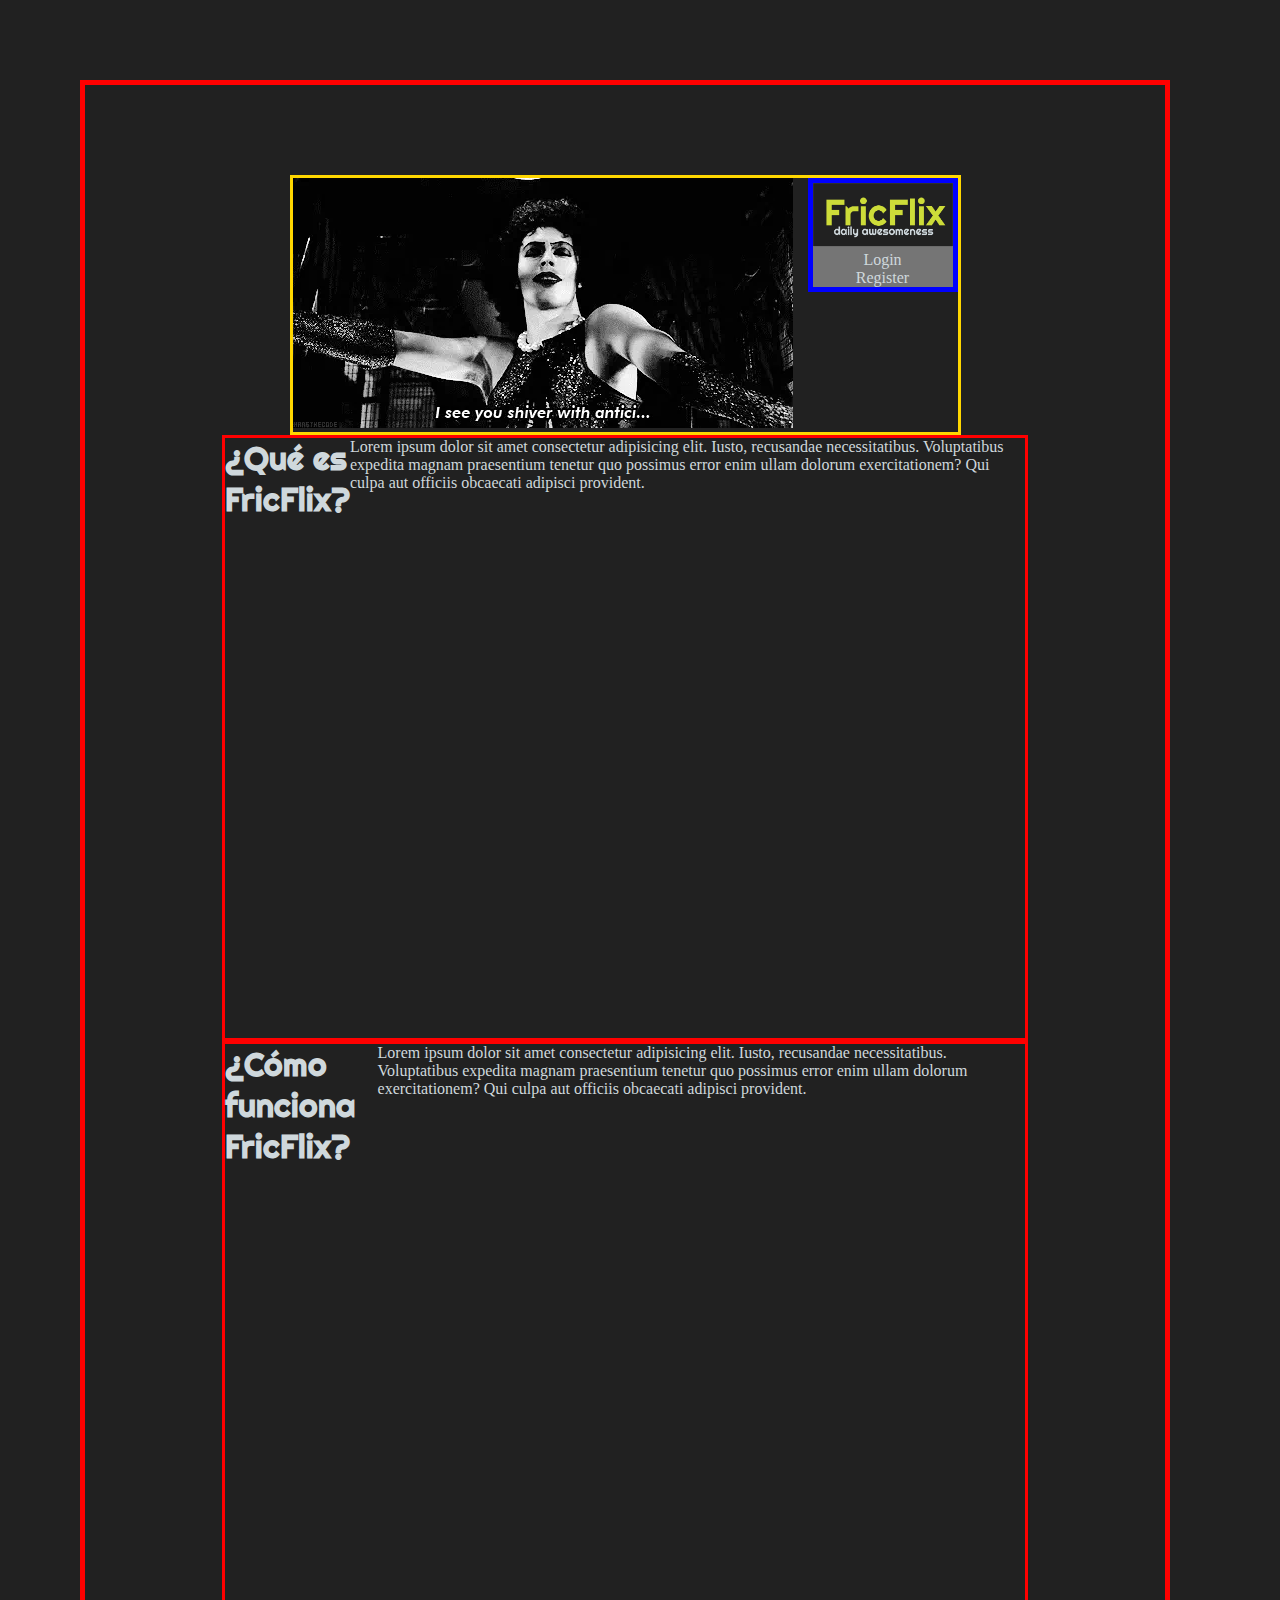
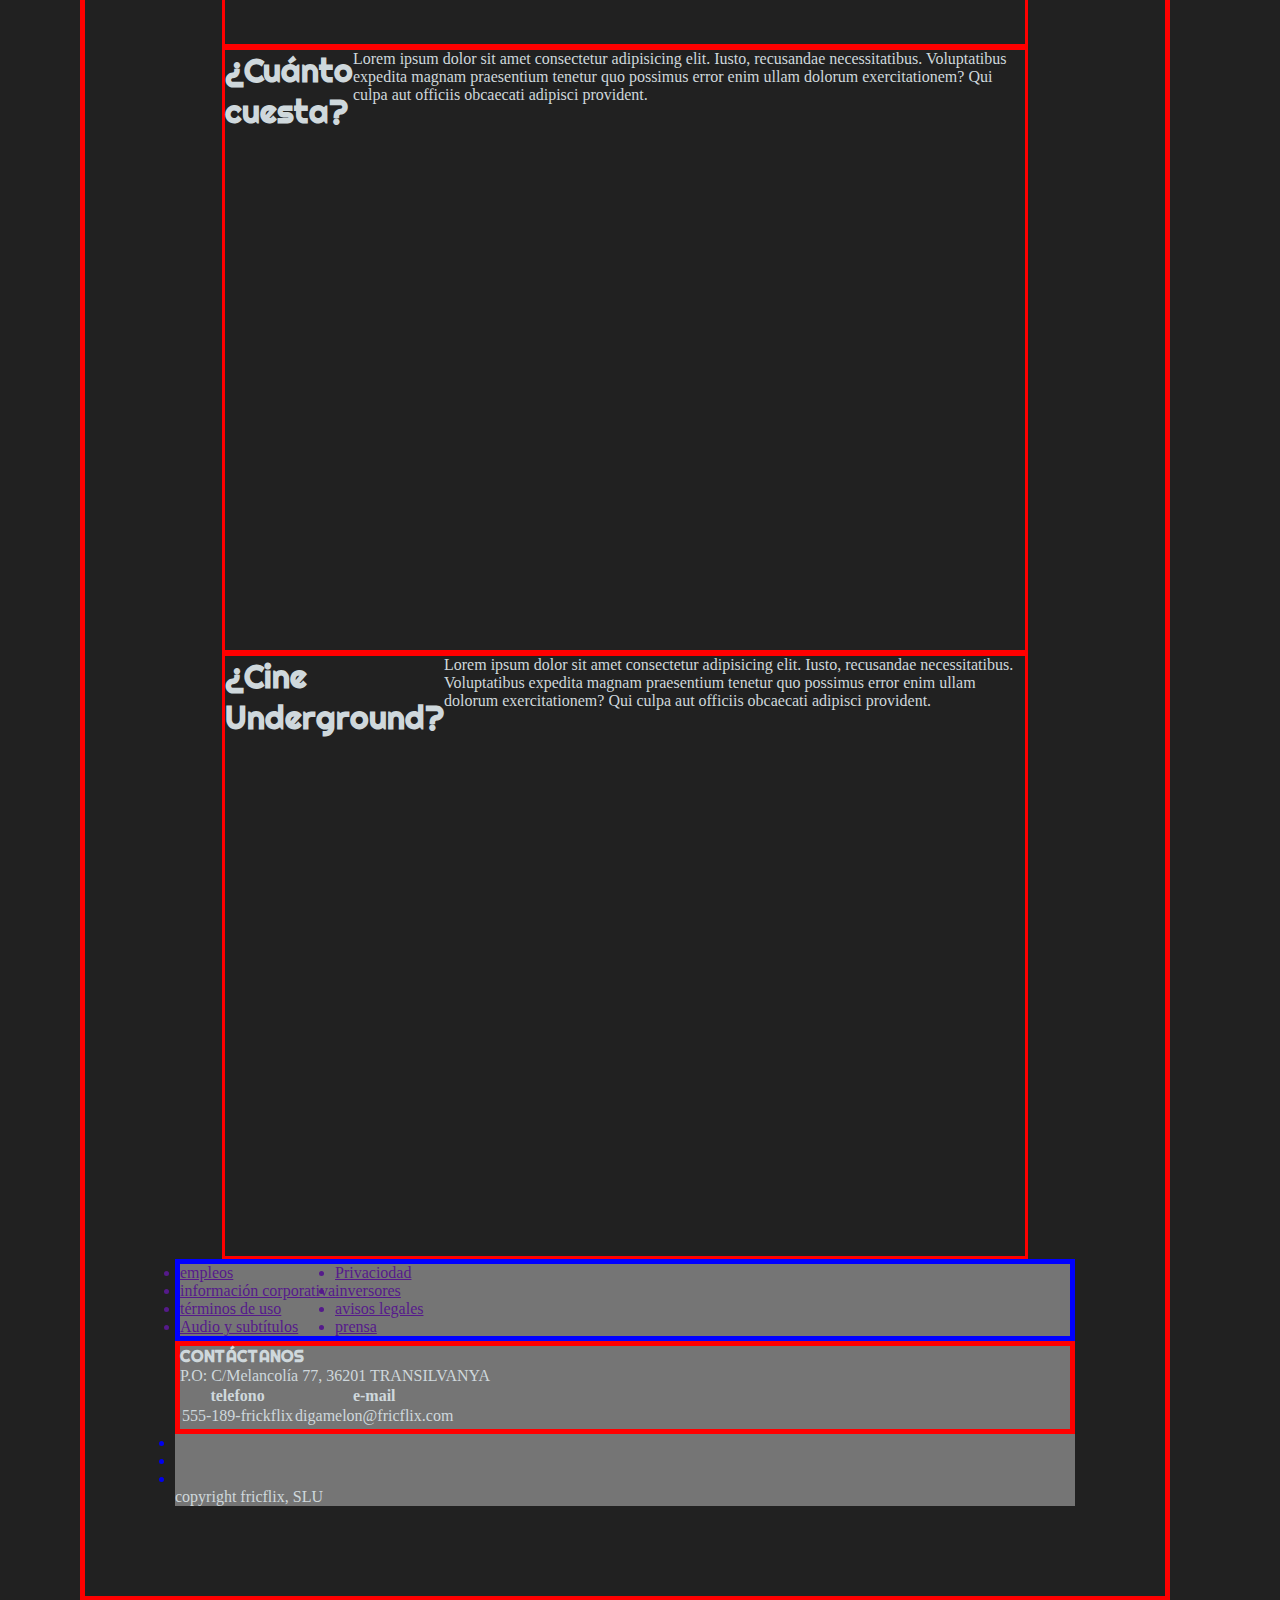
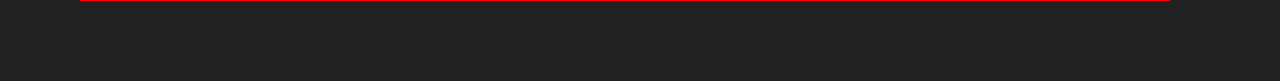
==== index.html @ f60383da "intento de hacer el index con grid. - Vamos a esperar la respuesta de Toni, si no, Flex. - Rehago na" ====
<!DOCTYPE html>
<html lang="en">

<head>
	<meta charset="UTF-8">
	<meta name="viewport" content="width=device-width, initial-scale=1.0, maximum-scale=1.0, user-scalable=no">
	<title>FrickFlix</title>
	<link rel="stylesheet" type="text/css" href="./index.css">
	<link rel="stylesheet" type="text/css" href="./styles.css">
	<link rel="stylesheet" type="text/css" href="./footer.css">
	<link rel="stylesheet" type="text/css" href="./animations.css">
	<link rel="stylesheet" type="text/css" href="./fontello.css">
	<link href="https://fonts.googleapis.com/css?family=Righteous&display=swap" rel="stylesheet">
</head>

<body>
	<main>
		<div class="grid-container">
			<div class="intro-gif">
				<img src="./imgs/ezgif-4-fb9ee06ab108.webp" alt="">
			</div>
			<nav>
				<div class="navbar">
					<div class="logo">
						<img src="./imgs/Logo_full.jpeg" alt="logo FlickFlix">
					</div>
					<div class="login"> Login </div>
					<div class="register"> Register </div>

				</div>
				</div>
			</nav>
			<div class="section-container">
				<section class="flex-container">
					<h1 class="section-header"> ¿Qué es FricFlix? </h1>
					<p>Lorem ipsum dolor sit amet consectetur adipisicing elit. Iusto, recusandae necessitatibus.
						Voluptatibus expedita magnam praesentium tenetur quo possimus error enim ullam dolorum
						exercitationem? Qui culpa aut officiis obcaecati adipisci provident.</p>
					<div class="section-pic">
						<img src="" alt="">
					</div>	
				</section>

				<section class="flex-container">
					<h1 class="section-header"> ¿Cómo funciona FricFlix? </h1>
					<p>Lorem ipsum dolor sit amet consectetur adipisicing elit. Iusto, recusandae necessitatibus.
						Voluptatibus expedita magnam praesentium tenetur quo possimus error enim ullam dolorum
						exercitationem? Qui culpa aut officiis obcaecati adipisci provident.</p>
					<div class="section-pic">
						<img src="" alt="">
					</div>	
				</section>

				<section class="flex-container">
					<h1 class="section-header"> ¿Cuánto cuesta? </h1>
					<p>Lorem ipsum dolor sit amet consectetur adipisicing elit. Iusto, recusandae necessitatibus.
						Voluptatibus expedita magnam praesentium tenetur quo possimus error enim ullam dolorum
						exercitationem? Qui culpa aut officiis obcaecati adipisci provident.</p>
					<div class="section-pic">
						<img src="" alt="">
					</div>	
				</section>

				<section class="flex-container">
					<h1 class="section-header"> ¿Cine Underground?</h1>
					<p>Lorem ipsum dolor sit amet consectetur adipisicing elit. Iusto, recusandae necessitatibus.
						Voluptatibus expedita magnam praesentium tenetur quo possimus error enim ullam dolorum
						exercitationem? Qui culpa aut officiis obcaecati adipisci provident.</p>
					<div class="section-pic">
						<img src="" alt="">
					</div>	
				</section>
				
			</div>
			
			<footer class="footer">
					<div class="links">
							<ul class="info-list">
								<a href=""><li>empleos</li> </a>
								<a href=""><li>información corporativa</li></a>
								<a href=""><li>términos de uso</li></a>
								<a href=""><li>Audio y subtítulos</li></a>
							</ul>
							<ul class="info-list">
								<a href=""><li>Privaciodad</li></a>
								<a href=""><li>inversores</li></a>
								<a href=""><li>avisos legales</li></a>
								<a href=""><li>prensa</li></a>
							</ul>
					</div>
					<div class="contact-data">
							<H1>CONTÁCTANOS</H1>
							<table>
								<thead>
									<tr>
										<th>telefono</th>
										<th>e-mail</th>
									</tr>
								</thead>
								<tbody>
									<tr>
										<td>555-189-frickflix</td>
										<td>digamelon@fricflix.com</td>
									</tr>
									<tr>
										P.O: C/Melancolía 77, 36201 TRANSILVANYA 
									</tr>
								</tbody>
							</table>
						</div>
					<div class="social">
							<ul class="social-list">
									<a href="https://www.twitter.com"> <li><i class="icon-twitter"></i></li> </a>
									<a href="https://www.facebook.com"> <li><i class="icon-facebook-rect"></i></li> </a>
									<a href="https://www.linkedin.com"> <li><i class="icon-linkedin"></i></li></a>
							</ul>
							<p class="disclaimer"> <i class="icon-copyright"></i> copyright fricflix, SLU</p>
					</div>
			</footer>
		</div>
	</main>

</body>

</html>
---- index.css ----
main {
	max-width: 900px
}

.grid-container {
	border: 3px solid gold;
	display: grid;
	grid-template-columns: minmax(300px, auto) 150px;
	gap: 15px;
	/*width: 50vw;
	margin-right: 25vw;*/

}

.intro-gif {
	grid-column-start: 1;
	grid-column-end: 2;
}

.section-container {
	grid-column-start: 1;
	grid-column-end: 2;
}

.footer {
	grid-column-start: 1;
	grid-column-end: 3;
}

.navbar {
	/*position: relative;
	float: right;
	margin-right: -100px;*/
	background-color: #757575;
	display: flex;
	flex-direction: column;
	align-items: center;
	border: 5px solid blue;
	/*height: 100vh;*/
	grid-column: 2 / 3;
	grid-row: span 2;
}
.navbar.logo {
	width: 100px;
}

.logo img{
	width: 100%;
	display: cover;
}

.flex-container {
	display: flex;
	width: 800px;
	height: 600px;
	border: 3px solid red;
}
---- styles.css ----
* {
	margin: 0;
	padding: 0;
}

html {
	background-color: #212121;
}
h1 {
	font-family: 'Righteous', cursive;
}
/*
body > main {
	display: flex;
	justify-content: center;
	border: 10px solid blue;
}

main > .logo {

}
main > .logo > a {
	display: inline-block;
	border: 10px solid red;
	image
}*/

main {
	color: #CFD8DC;
	display: flex;
	flex-direction: column;
	justify-content: center;
	align-items: center;
	/*min-height: 400px;*/
	border: 5px solid red;
	margin: 5rem;
	padding: 10vh;
}
main > .logo {
	background-image: url("./imgs/Logo_full.jpeg");
	background-size: cover; /*hacerla más grande en GIMP */
	min-height: 100px;
	min-width: 200px;
	/*flex-basis:2;
	flex-grow: 0;*/
	border: 5px solid green;
	margin-bottom: 1.5rem;
}

main > form {
	display: inline-block;
}
---- footer.css ----
.footer {
    max-height: 400px;
    width: 100%;
    display: flex;
    flex-direction: column;
    background-color:#757575;
}
.footer h1 {
    font-size: 1rem;
}

.footer .contact-data {
    border: 5px solid red;
}

.footer .links {
    display: flex;
    flex-direction: row;
    border: 5px solid blue;
}
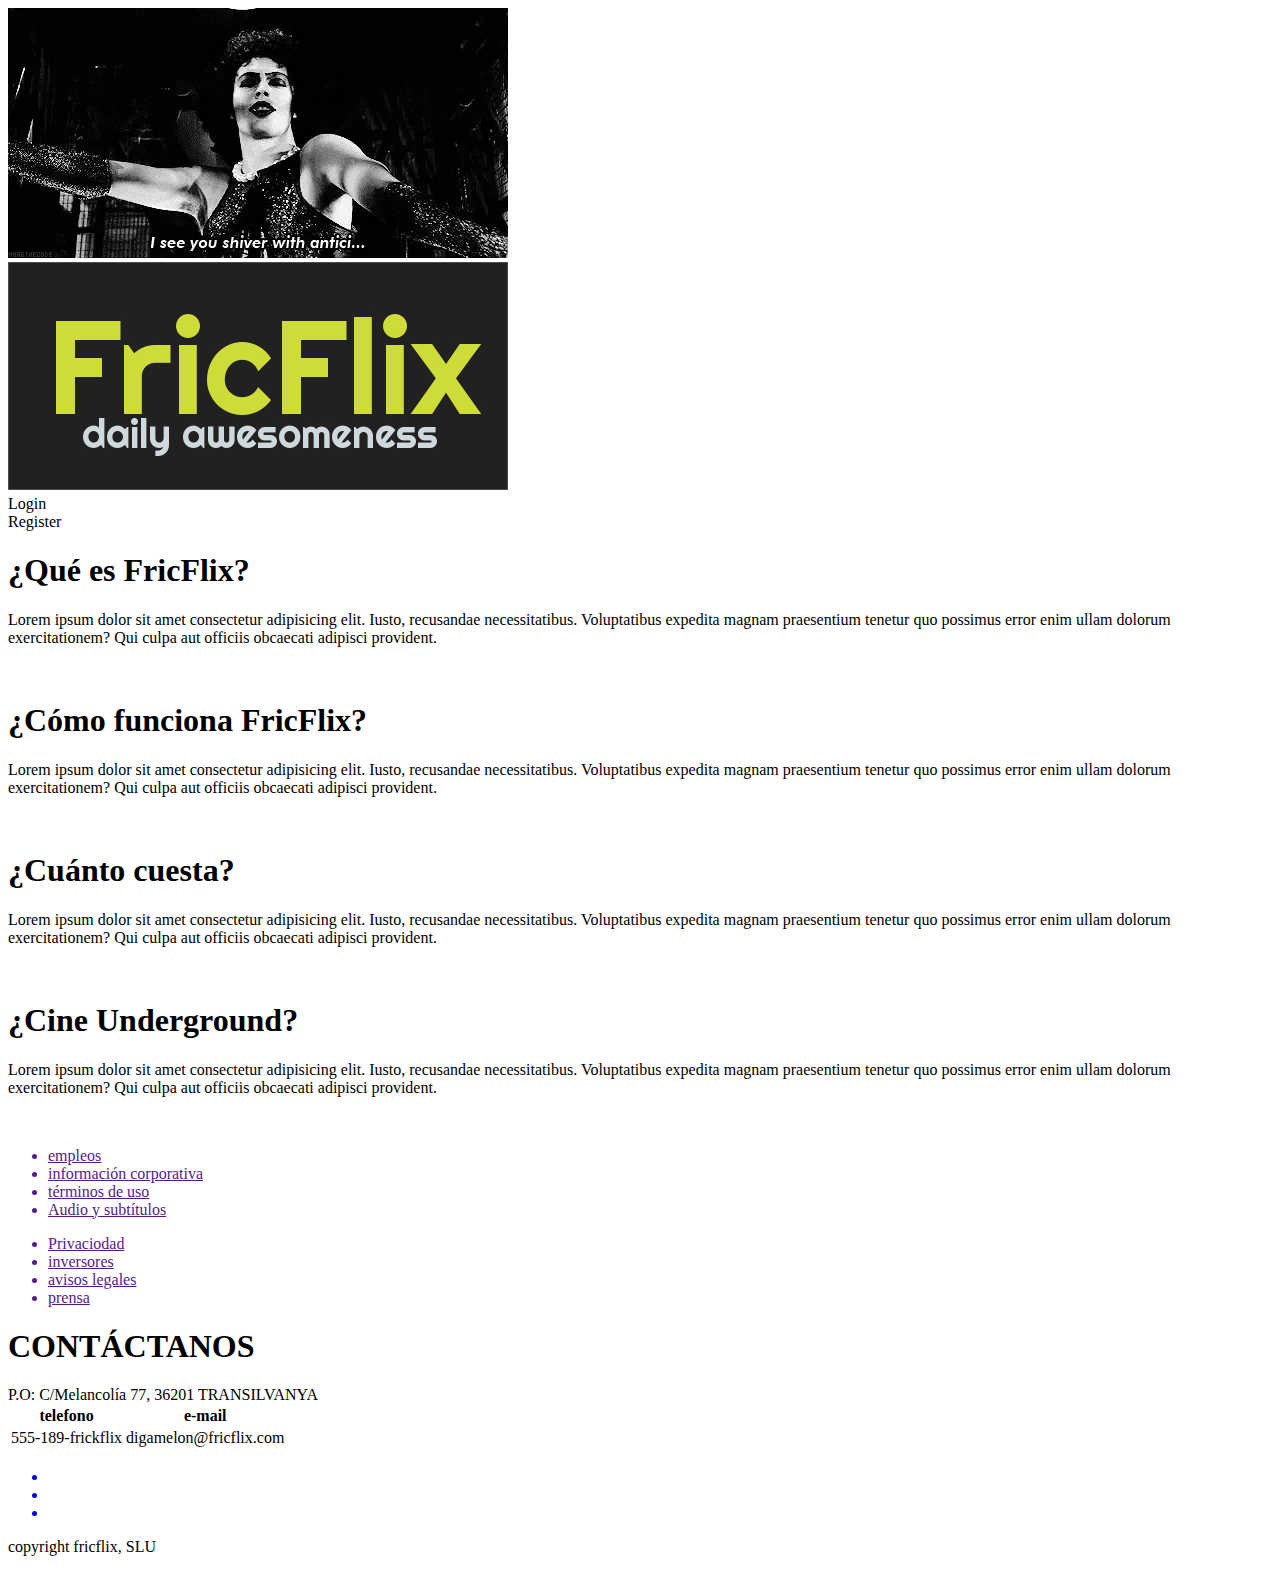
==== commit 2fa63217: "añado página de ficha de peli (y reproductor), queda casi casi maquetado." ====
--- a/index.html
+++ b/index.html
@@ -5,12 +5,13 @@
 	<meta charset="UTF-8">
 	<meta name="viewport" content="width=device-width, initial-scale=1.0, maximum-scale=1.0, user-scalable=no">
 	<title>FrickFlix</title>
-	<link rel="stylesheet" type="text/css" href="./index.css">
-	<link rel="stylesheet" type="text/css" href="./styles.css">
-	<link rel="stylesheet" type="text/css" href="./footer.css">
-	<link rel="stylesheet" type="text/css" href="./animations.css">
-	<link rel="stylesheet" type="text/css" href="./fontello.css">
+	<link rel="stylesheet" type="text/css" href="./styles/index.css">
+	<link rel="stylesheet" type="text/css" href="./styles/styles.css">
+	<link rel="stylesheet" type="text/css" href="./styles/footer.css">
+	<link rel="stylesheet" type="text/css" href="./styles/animations.css">
+	<link rel="stylesheet" type="text/css" href="./styles/fontello.css">
 	<link href="https://fonts.googleapis.com/css?family=Righteous&display=swap" rel="stylesheet">
+	<title>FrickFlix homepage</title>
 </head>
 
 <body>
@@ -26,8 +27,6 @@
 					</div>
 					<div class="login"> Login </div>
 					<div class="register"> Register </div>
-
-				</div>
 				</div>
 			</nav>
 			<div class="section-container">
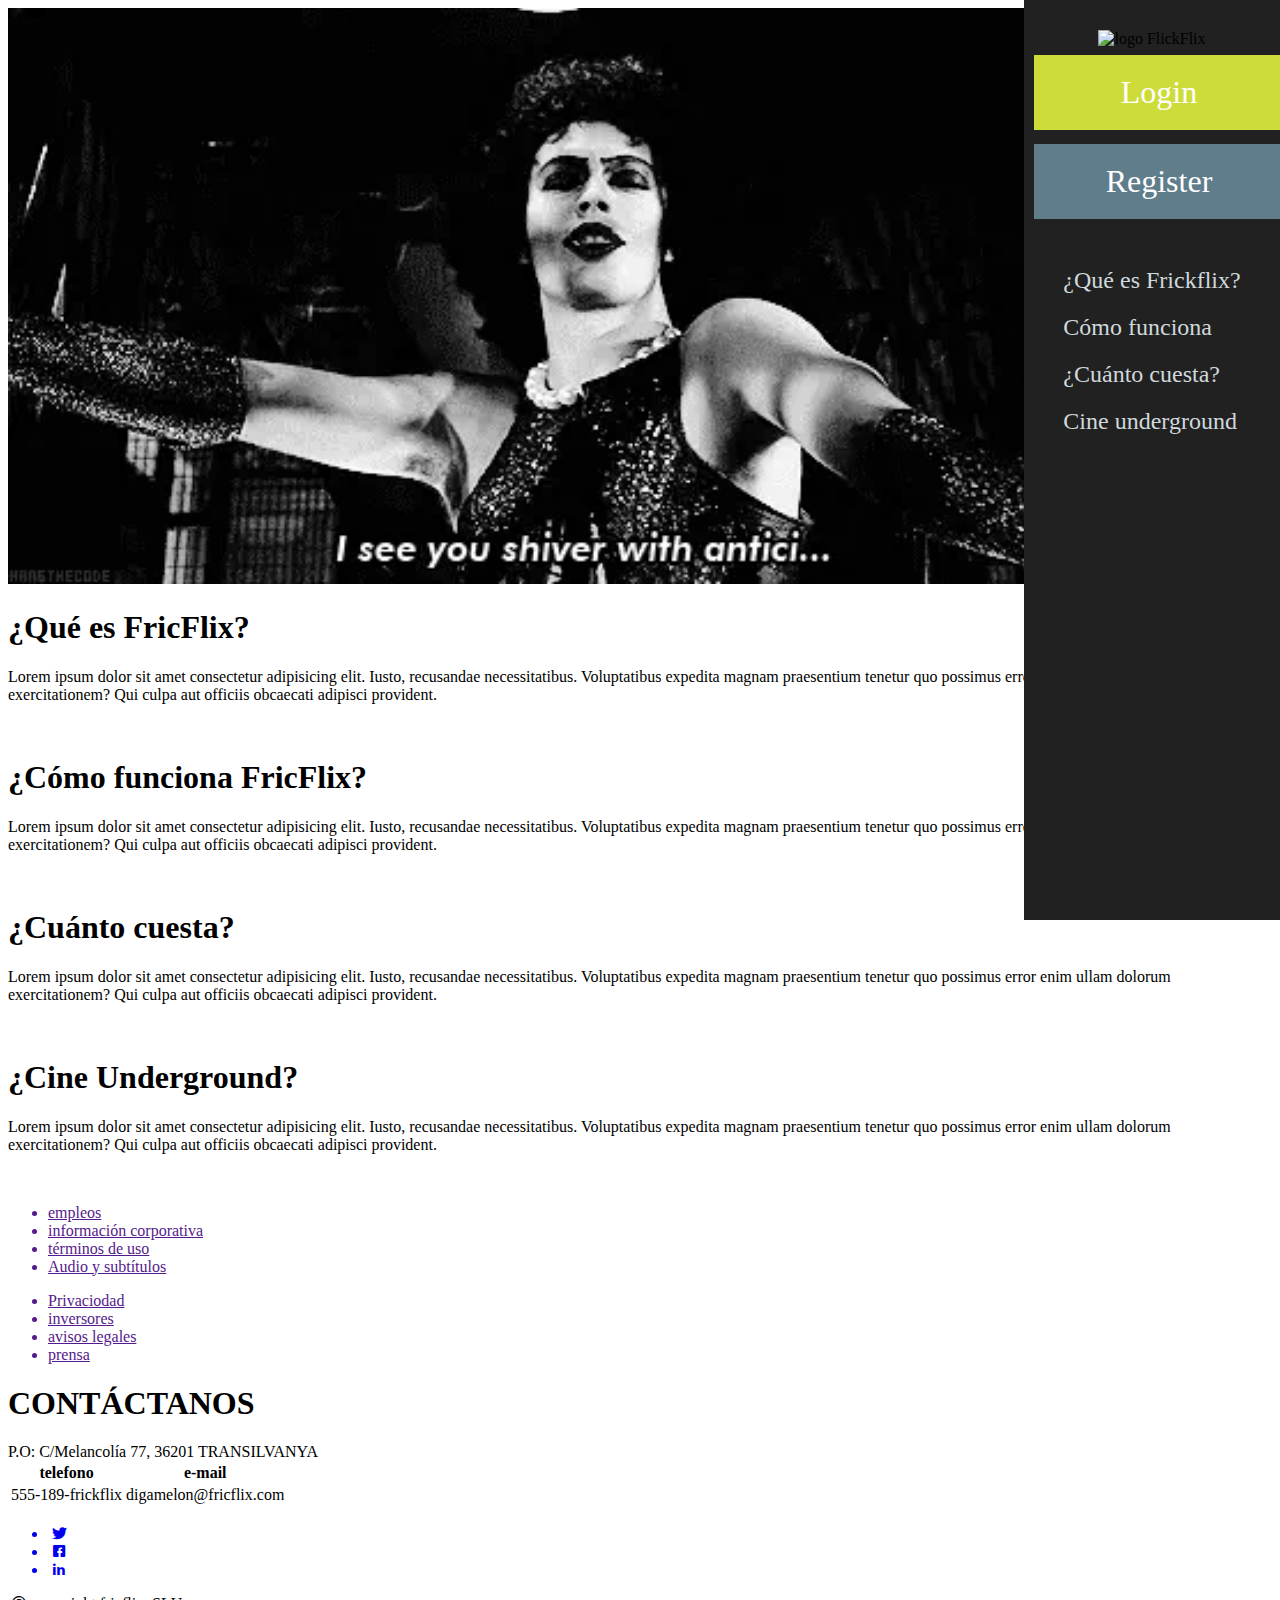
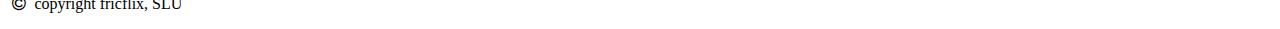
==== commit d8b49338: "commit reconstruccion index" ====
--- a/index.html
+++ b/index.html
@@ -15,22 +15,51 @@
 </head>
 
 <body>
-	<main>
-		<div class="grid-container">
-			<div class="intro-gif">
+
+	<header>
+		<div class="intro-gif">
 				<img src="./imgs/ezgif-4-fb9ee06ab108.webp" alt="">
-			</div>
-			<nav>
-				<div class="navbar">
+				<i class= "go-down"></i>
+		</div>
+
+	</header>
+
+	<!--
+		main no puede ser el contenedor principal, si lo piensas un poco.
+		Fíjate que dentro estás poniendo cosas como la barra de navegación (nav)
+		que no es parte del contenido principal de la página.
+
+		Pensando en HTML semántico, tendrías que pensar, tal como lo tienes,
+		en tres bloques header, main y footer. Tu header contendría el gif de la intro
+		y el nav. El main las secciones, como tienes, y el footer, debajo del main.
+
+		Tal vez estés utilizando demasiados niveles anidados y podrías simplificar 
+		un poco. Por ejemplo, podrías utilizar <nav class="navbar"> y eliminar el
+		div que tienes justo debajo. (Esto es solo una sugerencia)
+
+	-->
+	<nav class="sidenav">
+		<div class="sidenav-container">
 					<div class="logo">
-						<img src="./imgs/Logo_full.jpeg" alt="logo FlickFlix">
+						<img src="./imgs/Logo_full.png" alt="logo FlickFlix">
 					</div>
 					<div class="login"> Login </div>
 					<div class="register"> Register </div>
-				</div>
-			</nav>
-			<div class="section-container">
-				<section class="flex-container">
+					<div class="navbar">
+						<ul class="navigation">
+							<a href="#que"><li> ¿Qué es Frickflix?</li></a>
+							<a href="#como"><li> Cómo funciona</li></a>
+							<a href="#cuanto"><li> ¿Cuánto cuesta?</li></a>
+							<a href="#underground"><li> Cine underground </li></a>
+						</ul>
+
+					</div>
+	</nav>
+
+	<main>
+		<div class="grid-container">
+
+				<section id="que" class="flex-container">
 					<h1 class="section-header"> ¿Qué es FricFlix? </h1>
 					<p>Lorem ipsum dolor sit amet consectetur adipisicing elit. Iusto, recusandae necessitatibus.
 						Voluptatibus expedita magnam praesentium tenetur quo possimus error enim ullam dolorum
@@ -40,7 +69,7 @@
 					</div>	
 				</section>
 
-				<section class="flex-container">
+				<section id="como" class="flex-container">
 					<h1 class="section-header"> ¿Cómo funciona FricFlix? </h1>
 					<p>Lorem ipsum dolor sit amet consectetur adipisicing elit. Iusto, recusandae necessitatibus.
 						Voluptatibus expedita magnam praesentium tenetur quo possimus error enim ullam dolorum
@@ -50,7 +79,7 @@
 					</div>	
 				</section>
 
-				<section class="flex-container">
+				<section id="cuanto" class="flex-container">
 					<h1 class="section-header"> ¿Cuánto cuesta? </h1>
 					<p>Lorem ipsum dolor sit amet consectetur adipisicing elit. Iusto, recusandae necessitatibus.
 						Voluptatibus expedita magnam praesentium tenetur quo possimus error enim ullam dolorum
@@ -60,7 +89,7 @@
 					</div>	
 				</section>
 
-				<section class="flex-container">
+				<section id="underground" class="flex-container">
 					<h1 class="section-header"> ¿Cine Underground?</h1>
 					<p>Lorem ipsum dolor sit amet consectetur adipisicing elit. Iusto, recusandae necessitatibus.
 						Voluptatibus expedita magnam praesentium tenetur quo possimus error enim ullam dolorum
@@ -69,10 +98,11 @@
 						<img src="" alt="">
 					</div>	
 				</section>
-				
-			</div>
-			
-			<footer class="footer">
+
+		</div>
+
+	</main>			
+	<footer class="footer">
 					<div class="links">
 							<ul class="info-list">
 								<a href=""><li>empleos</li> </a>
@@ -115,9 +145,9 @@
 							</ul>
 							<p class="disclaimer"> <i class="icon-copyright"></i> copyright fricflix, SLU</p>
 					</div>
-			</footer>
-		</div>
-	</main>
+	</footer>
+
+
 
 </body>
 
--- a/styles/index.css
+++ b/styles/index.css
@@ -0,0 +1,72 @@
+header {
+	display: flex;
+	flex-direction: row;
+	justify-content: space-between;
+}
+
+.intro-gif {
+	width: 90vw;
+}
+
+.intro-gif img {
+	width: 100%;
+}
+
+.sidenav {
+  height: 100%; /* Full-height: remove this if you want "auto" height */
+  width: 20vw; /* Set the width of the sidebar */
+  position: fixed; /* Fixed Sidebar (stay in place on scroll) */
+  z-index: 1; /* Stay on top */
+  top: 0; /* Stay at the top */
+  right: 0;
+  overflow-x: hidden; /* Disable horizontal scroll */
+  padding-top: 20px;
+  background-color: #212121;
+}
+
+.sidenav-container {
+	display: flex;
+	flex-direction: column;
+	flex-wrap: nowrap;
+	align-items: center;
+	padding: 10px;
+}
+
+.logo img {
+	width: 100%;
+}
+
+.login, .register {
+	width: 250px;
+	height: 75px;
+	background-color: #CDDC39;
+	color: white;
+	text-align: center;
+	line-height: 75px;
+	font-size: 2rem;
+	margin: 7px auto;
+}
+
+.sidenav-container .register {
+	background-color:#607D8B;
+}
+
+.sidenav-container .navigation {
+	list-style-type: none;
+	padding: 15px;
+}
+
+.navigation li {
+	padding: 10px;
+	font-size: 1.5rem;
+}
+
+.navigation a{
+	text-decoration: none;
+	color: #CFD8DC;
+}
+
+a:hover {
+	color: #CDDC39;
+}
+
--- a/styles/fontello.css
+++ b/styles/fontello.css
@@ -0,0 +1,65 @@
+@font-face {
+  font-family: 'fontello';
+  src: url('../font/fontello.eot?89360642');
+  src: url('../font/fontello.eot?89360642#iefix') format('embedded-opentype'),
+       url('../font/fontello.woff2?89360642') format('woff2'),
+       url('../font/fontello.woff?89360642') format('woff'),
+       url('../font/fontello.ttf?89360642') format('truetype'),
+       url('../font/fontello.svg?89360642#fontello') format('svg');
+  font-weight: normal;
+  font-style: normal;
+}
+/* Chrome hack: SVG is rendered more smooth in Windozze. 100% magic, uncomment if you need it. */
+/* Note, that will break hinting! In other OS-es font will be not as sharp as it could be */
+/*
+@media screen and (-webkit-min-device-pixel-ratio:0) {
+  @font-face {
+    font-family: 'fontello';
+    src: url('../font/fontello.svg?89360642#fontello') format('svg');
+  }
+}
+*/
+ 
+ [class^="icon-"]:before, [class*=" icon-"]:before {
+  font-family: "fontello";
+  font-style: normal;
+  font-weight: normal;
+  speak: none;
+ 
+  display: inline-block;
+  text-decoration: inherit;
+  width: 1em;
+  margin-right: .2em;
+  text-align: center;
+  /* opacity: .8; */
+ 
+  /* For safety - reset parent styles, that can break glyph codes*/
+  font-variant: normal;
+  text-transform: none;
+ 
+  /* fix buttons height, for twitter bootstrap */
+  line-height: 1em;
+ 
+  /* Animation center compensation - margins should be symmetric */
+  /* remove if not needed */
+  margin-left: .2em;
+ 
+  /* you can be more comfortable with increased icons size */
+  /* font-size: 120%; */
+ 
+  /* Font smoothing. That was taken from TWBS */
+  -webkit-font-smoothing: antialiased;
+  -moz-osx-font-smoothing: grayscale;
+ 
+  /* Uncomment for 3D effect */
+  /* text-shadow: 1px 1px 1px rgba(127, 127, 127, 0.3); */
+}
+ 
+.icon-twitter:before { content: '\e800'; } /* '' */
+.icon-linkedin:before { content: '\e801'; } /* '' */
+.icon-search:before { content: '\e802'; } /* '' */
+.icon-down-open-big:before { content: '\e803'; } /* '' */
+.icon-down-open:before { content: '\e804'; } /* '' */
+.icon-down:before { content: '\e805'; } /* '' */
+.icon-copyright:before { content: '\f1f9'; } /* '' */
+.icon-facebook-rect:before { content: '\f301'; } /* '' */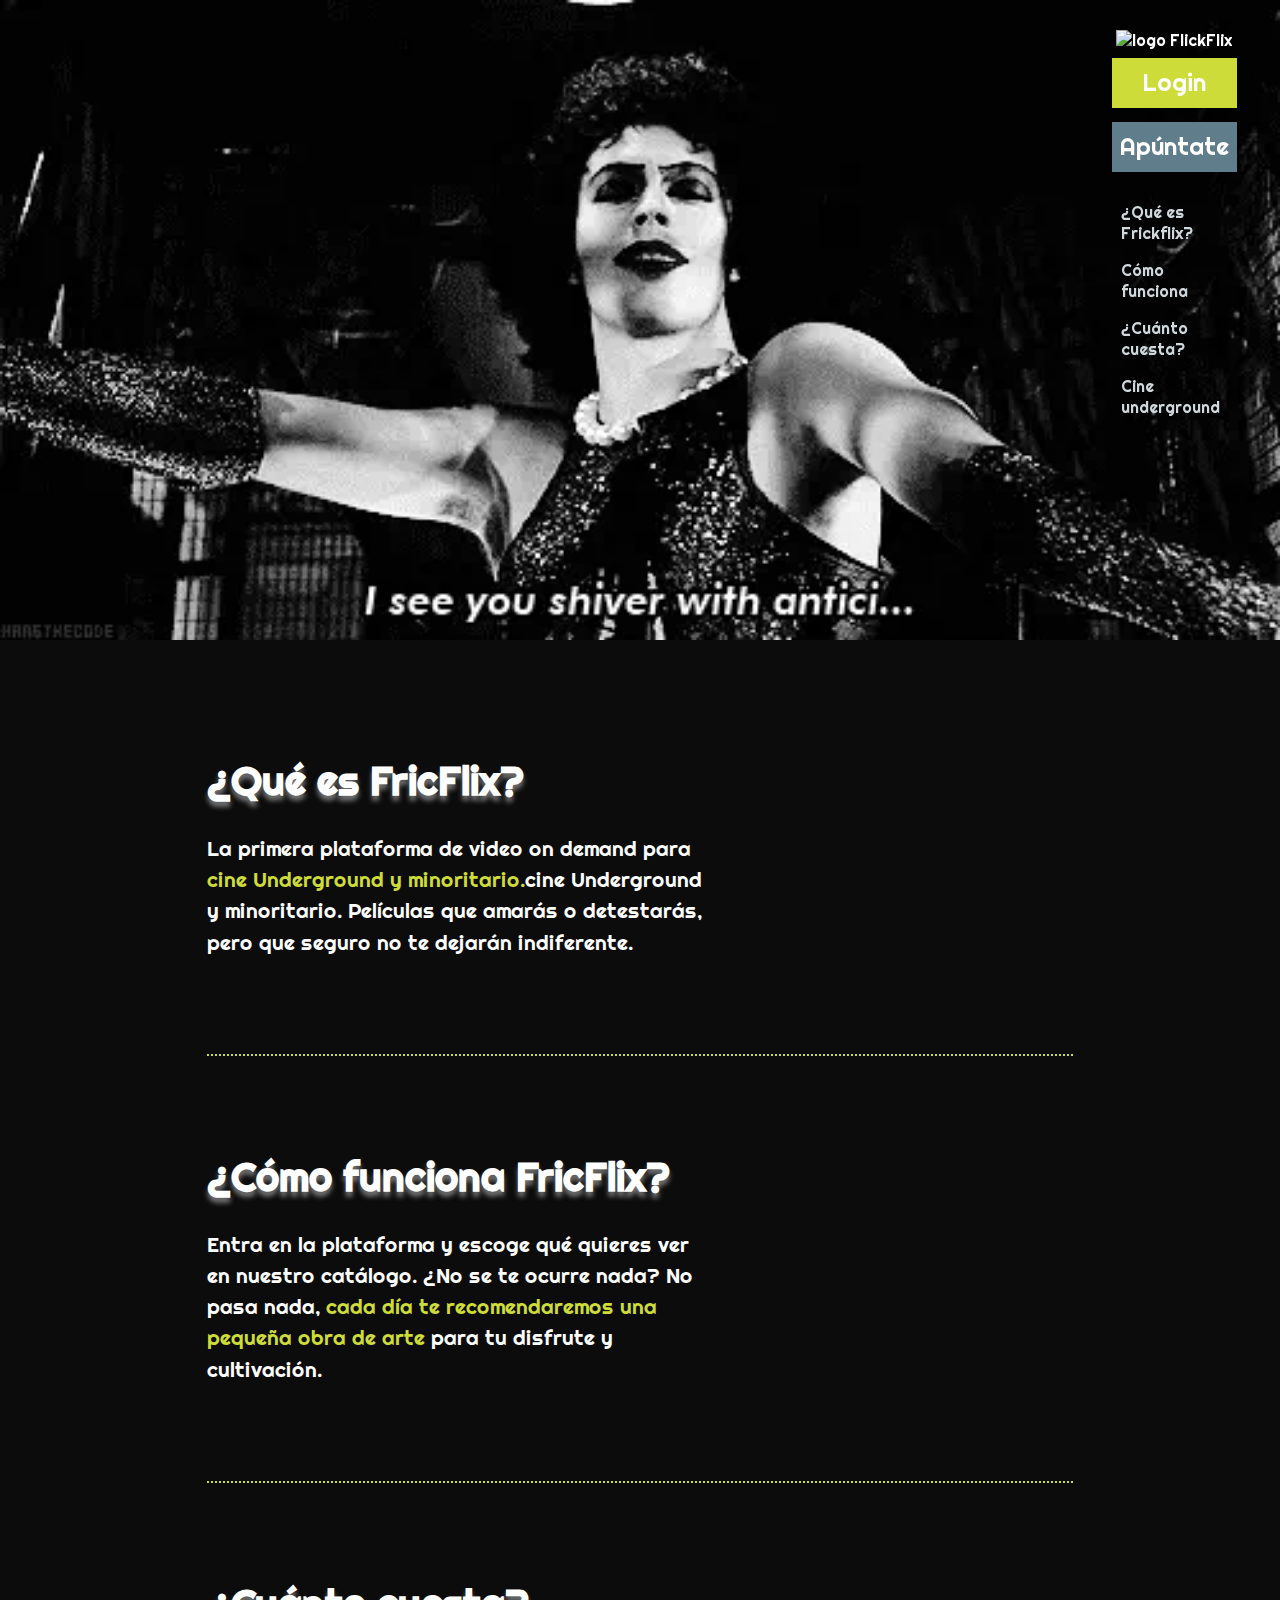
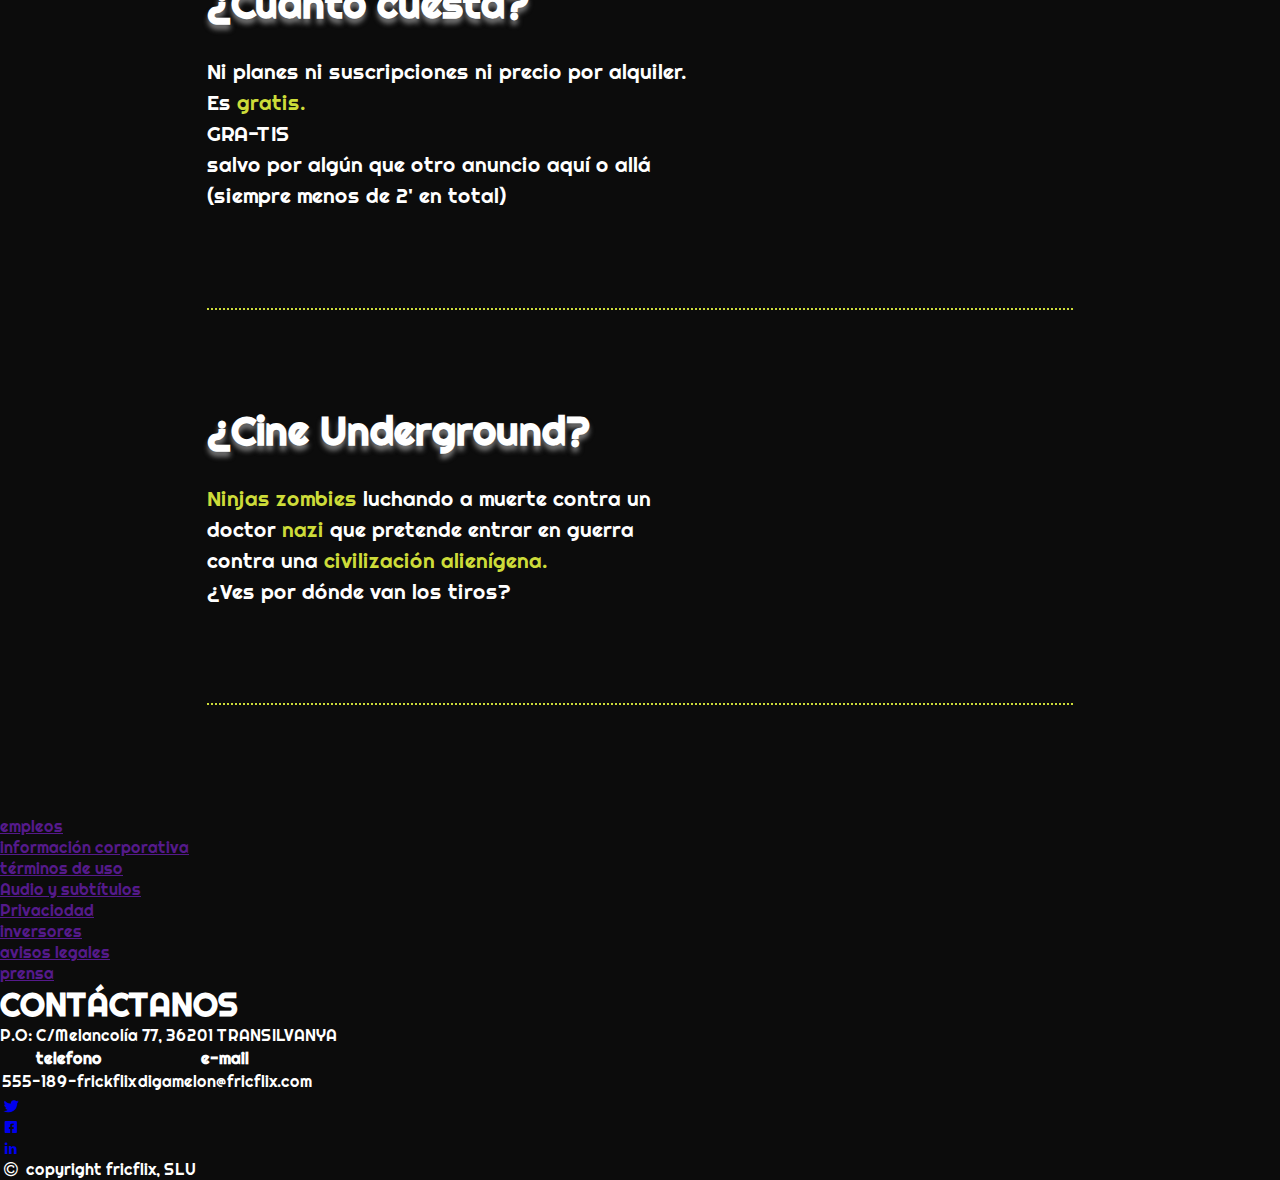
==== commit cd992bd3: "Merge branch 'master' of https://github.com/Sapoconchus/fundamentos_web" ====
--- a/index.html
+++ b/index.html
@@ -18,8 +18,8 @@
 
 	<header>
 		<div class="intro-gif">
-				<img src="./imgs/ezgif-4-fb9ee06ab108.webp" alt="">
-				<i class= "go-down"></i>
+			<img src="./imgs/ezgif-4-fb9ee06ab108.webp" alt="">
+			<i class="go-down"></i>
 		</div>
 
 	</header>
@@ -40,111 +40,152 @@
 	-->
 	<nav class="sidenav">
 		<div class="sidenav-container">
-					<div class="logo">
-						<img src="./imgs/Logo_full.png" alt="logo FlickFlix">
-					</div>
-					<div class="login"> Login </div>
-					<div class="register"> Register </div>
-					<div class="navbar">
-						<ul class="navigation">
-							<a href="#que"><li> ¿Qué es Frickflix?</li></a>
-							<a href="#como"><li> Cómo funciona</li></a>
-							<a href="#cuanto"><li> ¿Cuánto cuesta?</li></a>
-							<a href="#underground"><li> Cine underground </li></a>
-						</ul>
+			<div class="logo">
+				<img src="./imgs/Logo_full.png" alt="logo FlickFlix">
+			</div>
+			<a href="./Login.html">
+				<div class="login"> Login </div>
+			</a>
+			<a href="./Login.html">
+				<div class="register">Apúntate </div>
+			</a>
 
-					</div>
+			<input type="checkbox" id="burger-checkbox">
+  		  	<label for="burger-checkbox" class="burger-label"></label>
+
+			<div class="navbar">
+				<ul class="navigation">
+					<a href="#que">
+						<li> ¿Qué es Frickflix?</li>
+					</a>
+					<a href="#como">
+						<li> Cómo funciona</li>
+					</a>
+					<a href="#cuanto">
+						<li> ¿Cuánto cuesta?</li>
+					</a>
+					<a href="#underground">
+						<li> Cine underground </li>
+					</a>
+				</ul>
+
+			</div>
 	</nav>
 
 	<main>
 		<div class="grid-container">
 
-				<section id="que" class="flex-container">
-					<h1 class="section-header"> ¿Qué es FricFlix? </h1>
-					<p>Lorem ipsum dolor sit amet consectetur adipisicing elit. Iusto, recusandae necessitatibus.
-						Voluptatibus expedita magnam praesentium tenetur quo possimus error enim ullam dolorum
-						exercitationem? Qui culpa aut officiis obcaecati adipisci provident.</p>
-					<div class="section-pic">
-						<img src="" alt="">
-					</div>	
-				</section>
+			<section id="que" class="flex-container">
+				<div class="section-text">
+					<h1> ¿Qué es FricFlix? </h1>
+					<p>La primera plataforma de video on demand para <strong>cine Underground y minoritario.</strong>cine Underground y minoritario. Películas que
+						amarás o detestarás, pero que seguro no te dejarán indiferente.</p>
+				</div>
+				<div class="section-pic">
+					<img src="./imgs/400-300.jpg" alt="">
+				</div>
+			</section>
 
-				<section id="como" class="flex-container">
-					<h1 class="section-header"> ¿Cómo funciona FricFlix? </h1>
-					<p>Lorem ipsum dolor sit amet consectetur adipisicing elit. Iusto, recusandae necessitatibus.
-						Voluptatibus expedita magnam praesentium tenetur quo possimus error enim ullam dolorum
-						exercitationem? Qui culpa aut officiis obcaecati adipisci provident.</p>
-					<div class="section-pic">
-						<img src="" alt="">
-					</div>	
-				</section>
+			<section id="como" class="flex-container">
+				<div class="section-text">
+					<h1> ¿Cómo funciona FricFlix? </h1>
+					<p>Entra en la plataforma y escoge qué quieres ver en nuestro catálogo. ¿No se te ocurre nada? </b>
+						No pasa nada, <strong>cada día te recomendaremos una pequeña obra de arte </strong> para tu disfrute y cultivación.</p>
+				</div>
+				<div class="section-pic">
+					<img src="./imgs/400-300.jpg" alt="">
+				</div>
+			</section>
 
-				<section id="cuanto" class="flex-container">
+			<section id="cuanto" class="flex-container">
+				<div class="section-text">
 					<h1 class="section-header"> ¿Cuánto cuesta? </h1>
-					<p>Lorem ipsum dolor sit amet consectetur adipisicing elit. Iusto, recusandae necessitatibus.
-						Voluptatibus expedita magnam praesentium tenetur quo possimus error enim ullam dolorum
-						exercitationem? Qui culpa aut officiis obcaecati adipisci provident.</p>
-					<div class="section-pic">
-						<img src="" alt="">
-					</div>	
-				</section>
+					<p> Ni planes ni suscripciones ni precio por alquiler. Es <strong>gratis. </strong><br>
+					GRA-TIS <br> salvo por algún que otro anuncio aquí o allá (siempre menos de 2' en total)</p>
+				</div>
+				<div class="section-pic">
+					<img src="./imgs/400-300.jpg" alt="">
+				</div>
+			</section>
 
-				<section id="underground" class="flex-container">
+			<section id="underground" class="flex-container">
+				<div class="section-text">
 					<h1 class="section-header"> ¿Cine Underground?</h1>
-					<p>Lorem ipsum dolor sit amet consectetur adipisicing elit. Iusto, recusandae necessitatibus.
-						Voluptatibus expedita magnam praesentium tenetur quo possimus error enim ullam dolorum
-						exercitationem? Qui culpa aut officiis obcaecati adipisci provident.</p>
-					<div class="section-pic">
-						<img src="" alt="">
-					</div>	
-				</section>
+					<p><strong>Ninjas zombies </strong> luchando a muerte contra un doctor <strong>nazi </strong>que pretende entrar en guerra contra una <strong>civilización alienígena.</strong> </br> ¿Ves por dónde van los tiros?</p>
+				</div>
+				<div class="section-pic">
+					<img src="./imgs/400-300.jpg" alt="">
+				</div>
+			</section>
 
 		</div>
 
-	</main>			
+	</main>
 	<footer class="footer">
-					<div class="links">
-							<ul class="info-list">
-								<a href=""><li>empleos</li> </a>
-								<a href=""><li>información corporativa</li></a>
-								<a href=""><li>términos de uso</li></a>
-								<a href=""><li>Audio y subtítulos</li></a>
-							</ul>
-							<ul class="info-list">
-								<a href=""><li>Privaciodad</li></a>
-								<a href=""><li>inversores</li></a>
-								<a href=""><li>avisos legales</li></a>
-								<a href=""><li>prensa</li></a>
-							</ul>
-					</div>
-					<div class="contact-data">
-							<H1>CONTÁCTANOS</H1>
-							<table>
-								<thead>
-									<tr>
-										<th>telefono</th>
-										<th>e-mail</th>
-									</tr>
-								</thead>
-								<tbody>
-									<tr>
-										<td>555-189-frickflix</td>
-										<td>digamelon@fricflix.com</td>
-									</tr>
-									<tr>
-										P.O: C/Melancolía 77, 36201 TRANSILVANYA 
-									</tr>
-								</tbody>
-							</table>
-						</div>
-					<div class="social">
-							<ul class="social-list">
-									<a href="https://www.twitter.com"> <li><i class="icon-twitter"></i></li> </a>
-									<a href="https://www.facebook.com"> <li><i class="icon-facebook-rect"></i></li> </a>
-									<a href="https://www.linkedin.com"> <li><i class="icon-linkedin"></i></li></a>
-							</ul>
-							<p class="disclaimer"> <i class="icon-copyright"></i> copyright fricflix, SLU</p>
-					</div>
+		<div class="links">
+			<ul class="info-list">
+				<a href="">
+					<li>empleos</li>
+				</a>
+				<a href="">
+					<li>información corporativa</li>
+				</a>
+				<a href="">
+					<li>términos de uso</li>
+				</a>
+				<a href="">
+					<li>Audio y subtítulos</li>
+				</a>
+			</ul>
+			<ul class="info-list">
+				<a href="">
+					<li>Privaciodad</li>
+				</a>
+				<a href="">
+					<li>inversores</li>
+				</a>
+				<a href="">
+					<li>avisos legales</li>
+				</a>
+				<a href="">
+					<li>prensa</li>
+				</a>
+			</ul>
+		</div>
+		<div class="contact-data">
+			<H1>CONTÁCTANOS</H1>
+			<table>
+				<thead>
+					<tr>
+						<th>telefono</th>
+						<th>e-mail</th>
+					</tr>
+				</thead>
+				<tbody>
+					<tr>
+						<td>555-189-frickflix</td>
+						<td>digamelon@fricflix.com</td>
+					</tr>
+					<tr>
+						P.O: C/Melancolía 77, 36201 TRANSILVANYA
+					</tr>
+				</tbody>
+			</table>
+		</div>
+		<div class="social">
+			<ul class="social-list">
+				<a href="https://www.twitter.com">
+					<li><i class="icon-twitter"></i></li>
+				</a>
+				<a href="https://www.facebook.com">
+					<li><i class="icon-facebook-rect"></i></li>
+				</a>
+				<a href="https://www.linkedin.com">
+					<li><i class="icon-linkedin"></i></li>
+				</a>
+			</ul>
+			<p class="disclaimer"> <i class="icon-copyright"></i> copyright fricflix, SLU</p>
+		</div>
 	</footer>
 
 
--- a/styles/index.css
+++ b/styles/index.css
@@ -1,3 +1,7 @@
+body main {
+	min-width: 360px;
+}
+
 header {
 	display: flex;
 	flex-direction: row;
@@ -5,7 +9,7 @@
 }
 
 .intro-gif {
-	width: 90vw;
+	width: 100vw;
 }
 
 .intro-gif img {
@@ -14,14 +18,18 @@
 
 .sidenav {
   height: 100%; /* Full-height: remove this if you want "auto" height */
-  width: 20vw; /* Set the width of the sidebar */
+  min-width: 15vw; /* Set the width of the sidebar */
+  max-width: 15vw;
   position: fixed; /* Fixed Sidebar (stay in place on scroll) */
   z-index: 1; /* Stay on top */
   top: 0; /* Stay at the top */
   right: 0;
-  overflow-x: hidden; /* Disable horizontal scroll */
+  overflow-x: hidden;
+  overflow-y: hidden; /* Disable horizontal scroll */
   padding-top: 20px;
-  background-color: #212121;
+  padding-right: 20px;
+ /* background-color: #212121;
+ border: 6px solid blue;*/
 }
 
 .sidenav-container {
@@ -37,19 +45,23 @@
 }
 
 .login, .register {
-	width: 250px;
-	height: 75px;
+	/*max-width: 250px;
+	max-height: 75px;*/
+	min-width: 12vw;
+	/*min-height: 50px;*/
 	background-color: #CDDC39;
 	color: white;
 	text-align: center;
 	line-height: 75px;
 	font-size: 2rem;
 	margin: 7px auto;
+	flex-shrink: 2;
 }
 
 .sidenav-container .register {
 	background-color:#607D8B;
 }
+
 
 .sidenav-container .navigation {
 	list-style-type: none;
@@ -57,16 +69,217 @@
 }
 
 .navigation li {
-	padding: 10px;
+	padding: 0.5rem;
 	font-size: 1.5rem;
 }
 
-.navigation a{
+.sidenav a{
 	text-decoration: none;
 	color: #CFD8DC;
 }
 
-a:hover {
+.navigation a:hover {
 	color: #CDDC39;
 }
 
+.grid-container {
+	margin-right: 15vw;
+	margin-left: 15vw;
+	/*width: 80vw;*/
+/*	border: 6px solid red;*/
+	padding: 15px;
+}
+
+.grid-container .flex-container {
+/*	border: 5px solid green;*/
+	margin: 6rem auto;
+	display: flex;
+	flex-direction: row;
+	justify-content: space-around;
+	border-bottom: 2px dotted #CDDC39;
+	padding-bottom: 6rem;
+}
+
+.flex-container .section-pic {
+	min-width: 25vw;
+	max-width: 70vw;
+}
+
+.section-pic img {
+	width: 100%;
+	display: cover;
+}
+
+
+.flex-container .section-text{
+	display: flex;
+	flex-direction: column;
+	padding: 0 auto;
+/*	border: 3px solid blue;*/
+}
+
+.section-text h1 {
+	text-align: left;
+	margin-bottom: 2rem;
+	margin-top:5px;
+	font-size: 3rem;
+	text-shadow: #757575 0px 5px 5px;
+	line-height: 1.1;
+}
+
+.section-text p {
+	text-align: left;
+	font-size: 2rem;
+	line-height: 1.5;
+}
+
+.flex-container .section-pic {
+	margin-left: 3rem;
+}
+
+#burger-checkbox {
+    display: none;
+}
+
+
+@media all and (max-width: 1300px) {
+	.login, .register {
+		min-width: 125px;
+		font-size: 1.5rem;
+		line-height: 50px;
+	}
+	.navigation li {
+		padding: 0.5rem;
+		font-size: 1rem;
+	}
+	.section-text h1 {
+		font-size: 2.5rem;
+		line-height: 1;
+	}
+	
+	.section-text p {
+		text-align: left;
+		font-size: 1.3rem;
+		line-height: 1.5;
+	}
+
+}
+
+@media all and (max-width: 1210px) {
+
+	.grid-container .flex-container {
+		flex-direction: column;
+
+	}
+	.flex-container .section-pic {
+		max-width: 50vw;
+	}
+	.section-text p {
+		margin-bottom: 2rem;
+	}
+}
+
+
+@media all and (max-width: 1050px) {
+	
+	.sidenav {
+		min-width: 120px;
+		top: -20px;	
+	  	right: -10px;
+	  }
+
+	.login, .register {
+		font-size: 1.25rem;
+	}
+
+}
+
+@media all and (max-width: 760px) {
+	.login, .register {
+		font-size: 1rem;
+	}
+	.navigation li {
+		padding: 1.5rem auto;
+		font-size: 1rem;
+	}
+
+	  .grid-container {
+		margin-left: 2vw;
+	}
+	.grid-container .flex-container {
+
+			margin: 3rem auto;
+	}
+	.flex-container .section-pic {
+		max-width: 60vw;
+	}
+}
+
+@media all and (max-width: 600px) {
+	#burger-checkbox {
+        position: absolute;
+        top: 200px;
+        right: 10px;
+        width: 50px;
+        height: 50px;
+        margin: 0;
+    }
+
+    #burger-checkbox:checked ~ .navigation {
+        display: inherit;
+    }
+
+    .burger-label {
+        position: absolute;
+        top: 200px;
+        right: 25px;
+        width: 10vw;
+        height: 10vh;
+        z-index: 9999;
+        font-size: 40px;
+        border: 2px solid #CDDC39;
+    }
+
+    .burger-label:before {
+        content: "";
+        position: absolute;
+        width: 50px;
+        height: 4px;
+        background-color: #CDDC39;
+        right: 12px;
+        top: 12px;
+        box-shadow: 0 17px 0 0 #CDDC39,
+                    0 34px 0 0 #CDDC39;
+    }
+
+}
+
+@media all and (max-width: 480px) {
+	.sidenav {
+		top: -20px;
+		right: -20px;
+	}
+
+	.login, .register {
+		font-size: 1rem;
+		min-width: 75px;
+	}
+
+	.sidenav-container .navigation {
+		text-align: right;
+		padding: 5px;
+	}
+	.section-text h1 {
+		font-size: 1.75rem;
+		line-height: 1;
+	}
+	
+	.section-text p {
+		text-align: left;
+		font-size: 0.9rem;
+		line-height: 1.5;
+	}
+	.flex-container .section-pic {
+		max-width: 50vw;
+	}
+}
--- a/styles/styles.css
+++ b/styles/styles.css
@@ -0,0 +1,25 @@
+*, *:before, *:after {
+	margin: 0;
+	padding: 0;
+	box-sizing: border-box;
+}
+
+html {
+	background-color: #0c0c0c;
+	color: white;
+	font-family: 'Righteous', cursive;
+}
+
+
+h1, h2, h3, p {
+	font-family: 'Righteous', cursive;
+	color: white;
+}
+body {
+	min-width: 320px;
+}
+
+strong {
+	font-weight: normal;
+	color: #CDDC39;
+}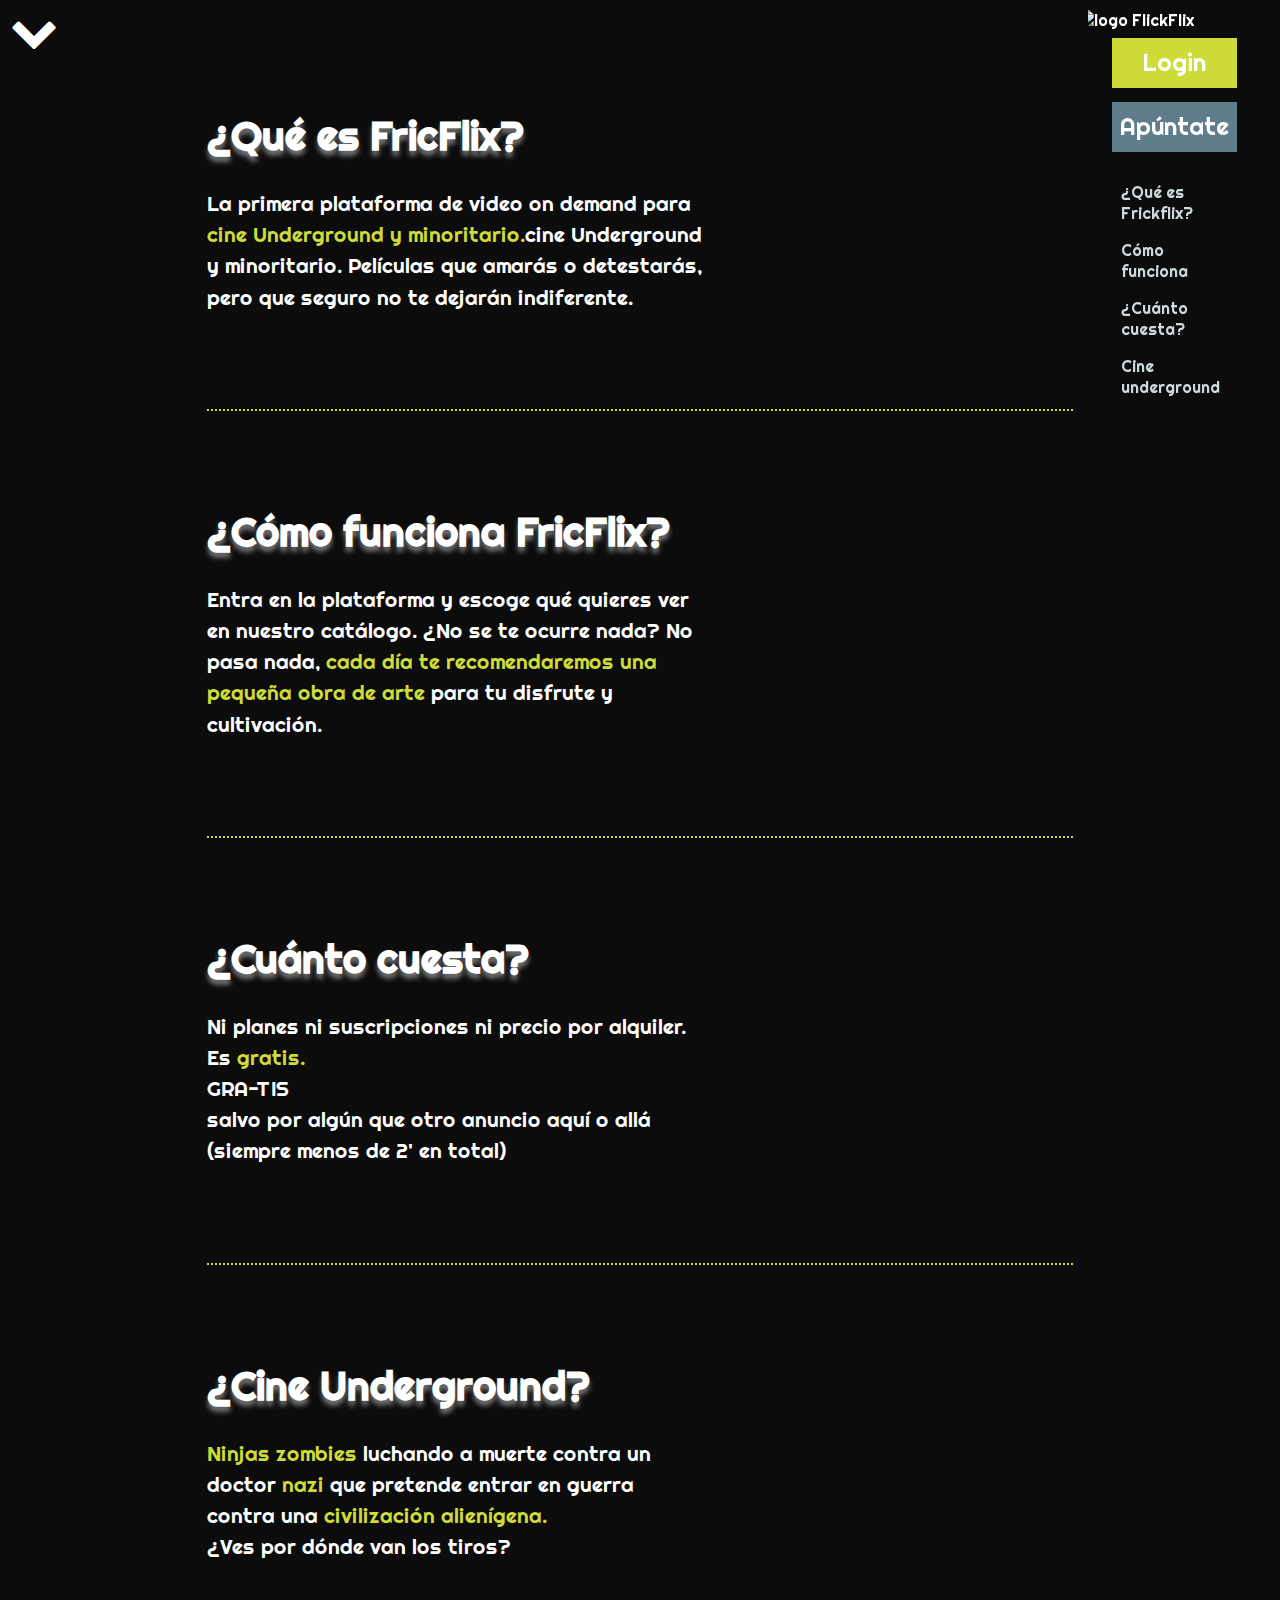
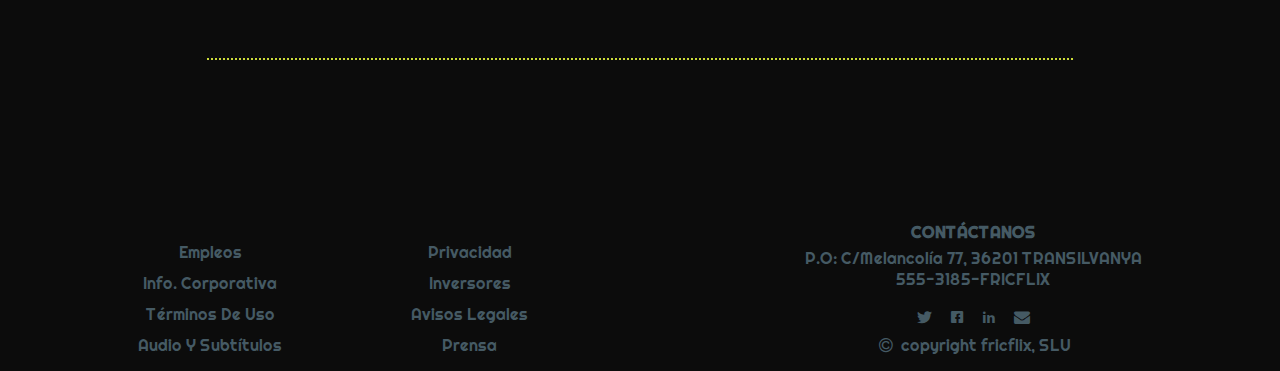
==== commit 2fe803e9: "retoques finales de estilo. Falta optimizar imágenes de catálogo e index." ====
--- a/index.html
+++ b/index.html
@@ -10,34 +10,23 @@
 	<link rel="stylesheet" type="text/css" href="./styles/footer.css">
 	<link rel="stylesheet" type="text/css" href="./styles/animations.css">
 	<link rel="stylesheet" type="text/css" href="./styles/fontello.css">
+	<link rel="stylesheet" type="text/css" href="./styles/navbar_index.css">
 	<link href="https://fonts.googleapis.com/css?family=Righteous&display=swap" rel="stylesheet">
-	<title>FrickFlix homepage</title>
+	<title>FrickFlix - your daily awesomeness</title>
 </head>
 
 <body>
 
 	<header>
 		<div class="intro-gif">
-			<img src="./imgs/ezgif-4-fb9ee06ab108.webp" alt="">
-			<i class="go-down"></i>
+			<i class="icon-down-open"></i>
+			<img src="./imgs/antici.gif" alt="" class= "cover">
+			<img src="./imgs/pation-2.gif" alt="" class="uncover">
+
 		</div>
 
 	</header>
 
-	<!--
-		main no puede ser el contenedor principal, si lo piensas un poco.
-		Fíjate que dentro estás poniendo cosas como la barra de navegación (nav)
-		que no es parte del contenido principal de la página.
-
-		Pensando en HTML semántico, tendrías que pensar, tal como lo tienes,
-		en tres bloques header, main y footer. Tu header contendría el gif de la intro
-		y el nav. El main las secciones, como tienes, y el footer, debajo del main.
-
-		Tal vez estés utilizando demasiados niveles anidados y podrías simplificar 
-		un poco. Por ejemplo, podrías utilizar <nav class="navbar"> y eliminar el
-		div que tienes justo debajo. (Esto es solo una sugerencia)
-
-	-->
 	<nav class="sidenav">
 		<div class="sidenav-container">
 			<div class="logo">
@@ -49,11 +38,6 @@
 			<a href="./Login.html">
 				<div class="register">Apúntate </div>
 			</a>
-
-			<input type="checkbox" id="burger-checkbox">
-  		  	<label for="burger-checkbox" class="burger-label"></label>
-
-			<div class="navbar">
 				<ul class="navigation">
 					<a href="#que">
 						<li> ¿Qué es Frickflix?</li>
@@ -67,9 +51,8 @@
 					<a href="#underground">
 						<li> Cine underground </li>
 					</a>
-				</ul>
-
-			</div>
+					</ul>
+		</div>
 	</nav>
 
 	<main>
@@ -123,72 +106,36 @@
 	</main>
 	<footer class="footer">
 		<div class="links">
-			<ul class="info-list">
-				<a href="">
-					<li>empleos</li>
-				</a>
-				<a href="">
-					<li>información corporativa</li>
-				</a>
-				<a href="">
-					<li>términos de uso</li>
-				</a>
-				<a href="">
-					<li>Audio y subtítulos</li>
-				</a>
-			</ul>
-			<ul class="info-list">
-				<a href="">
-					<li>Privaciodad</li>
-				</a>
-				<a href="">
-					<li>inversores</li>
-				</a>
-				<a href="">
-					<li>avisos legales</li>
-				</a>
-				<a href="">
-					<li>prensa</li>
-				</a>
-			</ul>
+				<ul class="info-list">
+					<a href=""><li>empleos</li> </a>
+					<a href=""><li>info. corporativa</li></a>
+					<a href=""><li>términos de uso</li></a>
+					<a href=""><li>Audio y subtítulos</li></a>
+				</ul>
+				<ul class="info-list">
+					<a href=""><li>Privacidad</li></a>
+					<a href=""><li>inversores</li></a>
+					<a href=""><li>avisos legales</li></a>
+					<a href=""><li>prensa</li></a>
+				</ul>
 		</div>
-		<div class="contact-data">
-			<H1>CONTÁCTANOS</H1>
-			<table>
-				<thead>
-					<tr>
-						<th>telefono</th>
-						<th>e-mail</th>
-					</tr>
-				</thead>
-				<tbody>
-					<tr>
-						<td>555-189-frickflix</td>
-						<td>digamelon@fricflix.com</td>
-					</tr>
-					<tr>
-						P.O: C/Melancolía 77, 36201 TRANSILVANYA
-					</tr>
-				</tbody>
-			</table>
-		</div>
-		<div class="social">
-			<ul class="social-list">
-				<a href="https://www.twitter.com">
-					<li><i class="icon-twitter"></i></li>
-				</a>
-				<a href="https://www.facebook.com">
-					<li><i class="icon-facebook-rect"></i></li>
-				</a>
-				<a href="https://www.linkedin.com">
-					<li><i class="icon-linkedin"></i></li>
-				</a>
-			</ul>
-			<p class="disclaimer"> <i class="icon-copyright"></i> copyright fricflix, SLU</p>
+		<div class="contact">
+			<div class="contact-data">
+				<H1>CONTÁCTANOS</H1>
+				<P>P.O: C/Melancolía 77, 36201 TRANSILVANYA</P>
+				<p href="tel:555318537489549"> 555-3185-FRICFLIX</p>
+			</div>
+			<div class="social">
+				<ul class="social-list">
+						<a href="https://www.twitter.com"> <li><i class="icon-twitter"></i></li> </a>
+						<a href="https://www.facebook.com"> <li><i class="icon-facebook-rect"></i></li> </a>
+						<a href="https://www.linkedin.com"> <li><i class="icon-linkedin"></i></li></a>
+						<a href="mailto:digamelon@fricflix.com"> <li><i class="icon-mail-alt"></i></li></a>
+				</ul>
+				<p class="disclaimer"> <i class="icon-copyright"></i> copyright fricflix, SLU</p>
+			</div>
 		</div>
 	</footer>
-
-
 
 </body>
 
--- a/styles/index.css
+++ b/styles/index.css
@@ -1,97 +1,54 @@
-body main {
+main {
 	min-width: 360px;
+	text-outline: 0;
+	margin: 0;
+	padding: 0;
 }
 
 header {
 	display: flex;
-	flex-direction: row;
-	justify-content: space-between;
+	flex-direction: column;
+	justify-content: flex-start;
+	align-items: flex-start;
+	padding: 0;
+	margin: 0;
 }
 
-.intro-gif {
+.intro-gif{
 	width: 100vw;
 }
 
-.intro-gif img {
+.intro-gif, img {
 	width: 100%;
+	margin: 0;
+	padding: 0;
 }
 
-.sidenav {
-  height: 100%; /* Full-height: remove this if you want "auto" height */
-  min-width: 15vw; /* Set the width of the sidebar */
-  max-width: 15vw;
-  position: fixed; /* Fixed Sidebar (stay in place on scroll) */
-  z-index: 1; /* Stay on top */
-  top: 0; /* Stay at the top */
-  right: 0;
-  overflow-x: hidden;
-  overflow-y: hidden; /* Disable horizontal scroll */
-  padding-top: 20px;
-  padding-right: 20px;
- /* background-color: #212121;
- border: 6px solid blue;*/
+.cover, .icon-down-open:hover ~ .uncover {
+  display: block;
 }
 
-.sidenav-container {
-	display: flex;
-	flex-direction: column;
-	flex-wrap: nowrap;
-	align-items: center;
-	padding: 10px;
+.uncover, .icon-down-open:hover ~ .cover {
+  display: none;
 }
 
-.logo img {
-	width: 100%;
-}
-
-.login, .register {
-	/*max-width: 250px;
-	max-height: 75px;*/
-	min-width: 12vw;
-	/*min-height: 50px;*/
-	background-color: #CDDC39;
-	color: white;
-	text-align: center;
-	line-height: 75px;
-	font-size: 2rem;
-	margin: 7px auto;
-	flex-shrink: 2;
-}
-
-.sidenav-container .register {
-	background-color:#607D8B;
-}
-
-
-.sidenav-container .navigation {
-	list-style-type: none;
-	padding: 15px;
-}
-
-.navigation li {
-	padding: 0.5rem;
-	font-size: 1.5rem;
-}
-
-.sidenav a{
-	text-decoration: none;
-	color: #CFD8DC;
-}
-
-.navigation a:hover {
-	color: #CDDC39;
+.icon-down-open {
+	position: absolute;
+	z-index: 25;
+	top: 0px;
+	font-size: 3rem;
+	animation-name: blink;
+	animation-duration: 1s;
+	animation-iteration-count: infinite;
 }
 
 .grid-container {
 	margin-right: 15vw;
 	margin-left: 15vw;
-	/*width: 80vw;*/
-/*	border: 6px solid red;*/
 	padding: 15px;
 }
 
 .grid-container .flex-container {
-/*	border: 5px solid green;*/
 	margin: 6rem auto;
 	display: flex;
 	flex-direction: row;
@@ -115,7 +72,6 @@
 	display: flex;
 	flex-direction: column;
 	padding: 0 auto;
-/*	border: 3px solid blue;*/
 }
 
 .section-text h1 {
@@ -137,21 +93,8 @@
 	margin-left: 3rem;
 }
 
-#burger-checkbox {
-    display: none;
-}
-
-
 @media all and (max-width: 1300px) {
-	.login, .register {
-		min-width: 125px;
-		font-size: 1.5rem;
-		line-height: 50px;
-	}
-	.navigation li {
-		padding: 0.5rem;
-		font-size: 1rem;
-	}
+	
 	.section-text h1 {
 		font-size: 2.5rem;
 		line-height: 1;
@@ -162,7 +105,6 @@
 		font-size: 1.3rem;
 		line-height: 1.5;
 	}
-
 }
 
 @media all and (max-width: 1210px) {
@@ -180,30 +122,9 @@
 }
 
 
-@media all and (max-width: 1050px) {
+@media all and (max-width: 760px) {
 	
-	.sidenav {
-		min-width: 120px;
-		top: -20px;	
-	  	right: -10px;
-	  }
-
-	.login, .register {
-		font-size: 1.25rem;
-	}
-
-}
-
-@media all and (max-width: 760px) {
-	.login, .register {
-		font-size: 1rem;
-	}
-	.navigation li {
-		padding: 1.5rem auto;
-		font-size: 1rem;
-	}
-
-	  .grid-container {
+	.grid-container {
 		margin-left: 2vw;
 	}
 	.grid-container .flex-container {
@@ -213,62 +134,34 @@
 	.flex-container .section-pic {
 		max-width: 60vw;
 	}
-}
-
-@media all and (max-width: 600px) {
-	#burger-checkbox {
-        position: absolute;
-        top: 200px;
-        right: 10px;
-        width: 50px;
-        height: 50px;
-        margin: 0;
-    }
-
-    #burger-checkbox:checked ~ .navigation {
-        display: inherit;
-    }
-
-    .burger-label {
-        position: absolute;
-        top: 200px;
-        right: 25px;
-        width: 10vw;
-        height: 10vh;
-        z-index: 9999;
-        font-size: 40px;
-        border: 2px solid #CDDC39;
-    }
-
-    .burger-label:before {
-        content: "";
-        position: absolute;
-        width: 50px;
-        height: 4px;
-        background-color: #CDDC39;
-        right: 12px;
-        top: 12px;
-        box-shadow: 0 17px 0 0 #CDDC39,
-                    0 34px 0 0 #CDDC39;
-    }
+	.flex-container .section-text {
+		padding-right: 15px;
+	}
+	.icon-down-open {
+	font-size: 2.5rem;
+	}
 
 }
 
+@media all and (max-width: 550px){
+	.section-text h1 {
+		font-size: 2rem;
+		line-height: 1;
+	}
+	
+	.section-text p {
+		text-align: left;
+		font-size: 1.1rem;
+		line-height: 1.5;
+	}
+	.icon-down-open {
+	font-size: 2rem;
+	}
+}
+
+
 @media all and (max-width: 480px) {
-	.sidenav {
-		top: -20px;
-		right: -20px;
-	}
 
-	.login, .register {
-		font-size: 1rem;
-		min-width: 75px;
-	}
-
-	.sidenav-container .navigation {
-		text-align: right;
-		padding: 5px;
-	}
 	.section-text h1 {
 		font-size: 1.75rem;
 		line-height: 1;
@@ -278,8 +171,12 @@
 		text-align: left;
 		font-size: 0.9rem;
 		line-height: 1.5;
+		padding-right: 5px;
 	}
 	.flex-container .section-pic {
 		max-width: 50vw;
 	}
-}
+	.icon-down-open {
+	visibility: hidden; /*porque en móviles no hay hover*/
+	}
+}--- a/styles/footer.css
+++ b/styles/footer.css
@@ -0,0 +1,147 @@
+.footer {
+    max-height: 400px;
+    min-height: 200px;
+    width: 100%;
+    display: flex;
+    flex-direction: row;
+    justify-content: space-around;
+    align-items: flex-end;
+    color: #455A64;
+    padding-bottom: 10px;
+    min-width: 360px;
+}
+
+.footer .contact {
+    display: flex;
+    flex-direction: column;
+}
+
+.footer .contact-data {
+    min-width: 200px;
+    margin: 5px;
+    text-align: center;
+}
+
+.footer .contact-data table{
+    width: 100%;
+    margin: 5px auto;
+}
+table th,td {
+    padding: 5px;
+}
+
+table th {
+    text-transform: uppercase;
+}
+
+.footer h1 {
+    font-size: 1rem;
+    padding-bottom: 5px;
+    color: #455A64;
+}
+
+.footer .social {
+    display: flex;
+    flex-direction: column;
+    justify-content: flex-end;
+    align-items: center;
+    padding: 5px;
+
+}
+
+.footer .social-list {
+    display: flex;
+    flex-direction: row;
+    justify-content: center;
+    padding: 2px;
+}
+
+.footer .social-list li {
+    padding: 5px;
+    list-style-type: none;
+}
+
+.footer a {
+    text-decoration: none;
+    color: #455A64;
+}
+.footer .links {
+    display: flex;
+    flex-direction: row;
+    align-content: flex-end;
+    justify-content: space-between;
+    min-width: 400px;
+    list-style-type: none;
+}
+.footer .links li {
+    padding: 5px;
+    text-align: center;
+    list-style-type: none;
+    text-transform: capitalize;
+   /* color: white;*/
+}
+
+.footer p {
+    color: #455A64;
+}
+
+
+@media all and (max-width:1050px){
+
+   .footer {
+    justify-content: space-between;
+    }
+
+    .footer .links {
+    min-width: 250px;
+    }
+    .footer .links li {
+    padding: 3px;
+    text-align: justify;
+    list-style-type: none;
+    text-transform: capitalize;
+    }
+
+}
+
+@media all and (max-width:540px){
+    
+    .footer .links {
+        min-width: 150px;
+    }
+
+    table th,td {
+        padding: 0;
+    }
+
+    .footer .links li {
+    padding: 5px;
+    text-align: left;
+}
+
+@media all and (max-width:450px){
+ 
+    .footer {
+    flex-direction: column;
+    align-items: center;
+    }
+    
+    .footer .links {
+        align-self: space-between;
+        align-content: center;
+        min-width: 300px;
+    }
+    }
+
+    .footer .social {
+        display: flex;
+
+    }
+
+    .footer {
+    flex-direction: column;
+    justify-content: center;
+
+    }
+
+}--- a/styles/fontello.css
+++ b/styles/fontello.css
@@ -1,11 +1,11 @@
 @font-face {
   font-family: 'fontello';
-  src: url('../font/fontello.eot?89360642');
-  src: url('../font/fontello.eot?89360642#iefix') format('embedded-opentype'),
-       url('../font/fontello.woff2?89360642') format('woff2'),
-       url('../font/fontello.woff?89360642') format('woff'),
-       url('../font/fontello.ttf?89360642') format('truetype'),
-       url('../font/fontello.svg?89360642#fontello') format('svg');
+  src: url('../font/fontello.eot?58899670');
+  src: url('../font/fontello.eot?58899670#iefix') format('embedded-opentype'),
+       url('../font/fontello.woff2?58899670') format('woff2'),
+       url('../font/fontello.woff?58899670') format('woff'),
+       url('../font/fontello.ttf?58899670') format('truetype'),
+       url('../font/fontello.svg?58899670#fontello') format('svg');
   font-weight: normal;
   font-style: normal;
 }
@@ -15,7 +15,7 @@
 @media screen and (-webkit-min-device-pixel-ratio:0) {
   @font-face {
     font-family: 'fontello';
-    src: url('../font/fontello.svg?89360642#fontello') format('svg');
+    src: url('../font/fontello.svg?58899670#fontello') format('svg');
   }
 }
 */
@@ -61,5 +61,6 @@
 .icon-down-open-big:before { content: '\e803'; } /* '' */
 .icon-down-open:before { content: '\e804'; } /* '' */
 .icon-down:before { content: '\e805'; } /* '' */
+.icon-mail-alt:before { content: '\f0e0'; } /* '' */
 .icon-copyright:before { content: '\f1f9'; } /* '' */
 .icon-facebook-rect:before { content: '\f301'; } /* '' */--- a/styles/navbar_index.css
+++ b/styles/navbar_index.css
@@ -0,0 +1,143 @@
+
+.sidenav {
+    height: 100%;
+    min-width: 15vw; 
+    max-width: 15vw;
+    position: fixed; 
+    z-index: 1; 
+    top: 0; 
+    right: 0;
+    overflow-x: hidden;
+    overflow-y: hidden; 
+    padding-top: 0px;
+    padding-right: 20px;
+  }
+  
+  .sidenav-container {
+      display: flex;
+      flex-direction: column;
+      flex-wrap: nowrap;
+      align-items: center;
+      padding: 10px;
+  }
+  .logo {
+      width: 15vw;
+      flex-shrink: 0;
+  }
+  
+  .logo img {
+      width: 100%;
+  }
+  
+  .login, .register {
+      min-width: 12vw;
+      background-color: #CDDC39;
+      color: white;
+      text-align: center;
+      line-height: 75px;
+      font-size: 2rem;
+      margin: 7px auto;
+      flex-shrink: 2;
+  }
+  
+  .sidenav-container .register {
+      background-color:#607D8B;
+  }
+  
+
+  .sidenav-container .navigation {
+      list-style-type: none;
+      padding: 15px;
+      display: flex;
+      flex-direction: column;
+  }
+  
+  .navigation li {
+      padding: 0.5rem;
+      font-size: 1.5rem;
+  }
+  
+  .sidenav a{
+      text-decoration: none;
+      color: #CFD8DC;
+  }
+  
+  .navigation a:hover {
+      color: #CDDC39;
+  }
+
+  #burger-checkbox {
+    display: visible;
+}
+
+@media all and (max-width: 1300px) {
+	.login, .register {
+		min-width: 125px;
+		font-size: 1.5rem;
+		line-height: 50px;
+	}
+	.navigation li {
+		padding: 0.5rem;
+		font-size: 1rem;
+	}
+
+}
+
+
+@media all and (max-width: 1050px) {
+	
+	.sidenav {
+		min-width: 120px;
+		top: -20px;	
+	  	right: -10px;
+	  }
+
+	.login, .register {
+        font-size: 1.25rem;
+        min-width: 110px;
+	}
+
+}
+
+@media all and (max-width: 760px) {
+	.login, .register {
+        font-size: 1rem;
+        min-width: 100px;
+        line-height: 40px;
+
+	}
+	.navigation li {
+		padding: 1.5rem auto;
+		font-size: 1rem;
+	}
+}
+
+@media all and (max-width: 600px) {
+    .logo {
+        width: 20vw;
+    }
+}
+
+@media all and (max-width: 480px) {
+	.sidenav {
+		top: -20px;
+		right: -20px;
+    }
+    .logo {
+        width: 20vw;
+    }
+
+	.login, .register {
+		font-size: 1rem;
+        min-width: 75px;
+        line-height: 35px;;
+	}
+
+	.sidenav-container .navigation {
+		text-align: right;
+		padding: 5px;
+    }
+    .navigation {
+        visibility: hidden;
+}
+
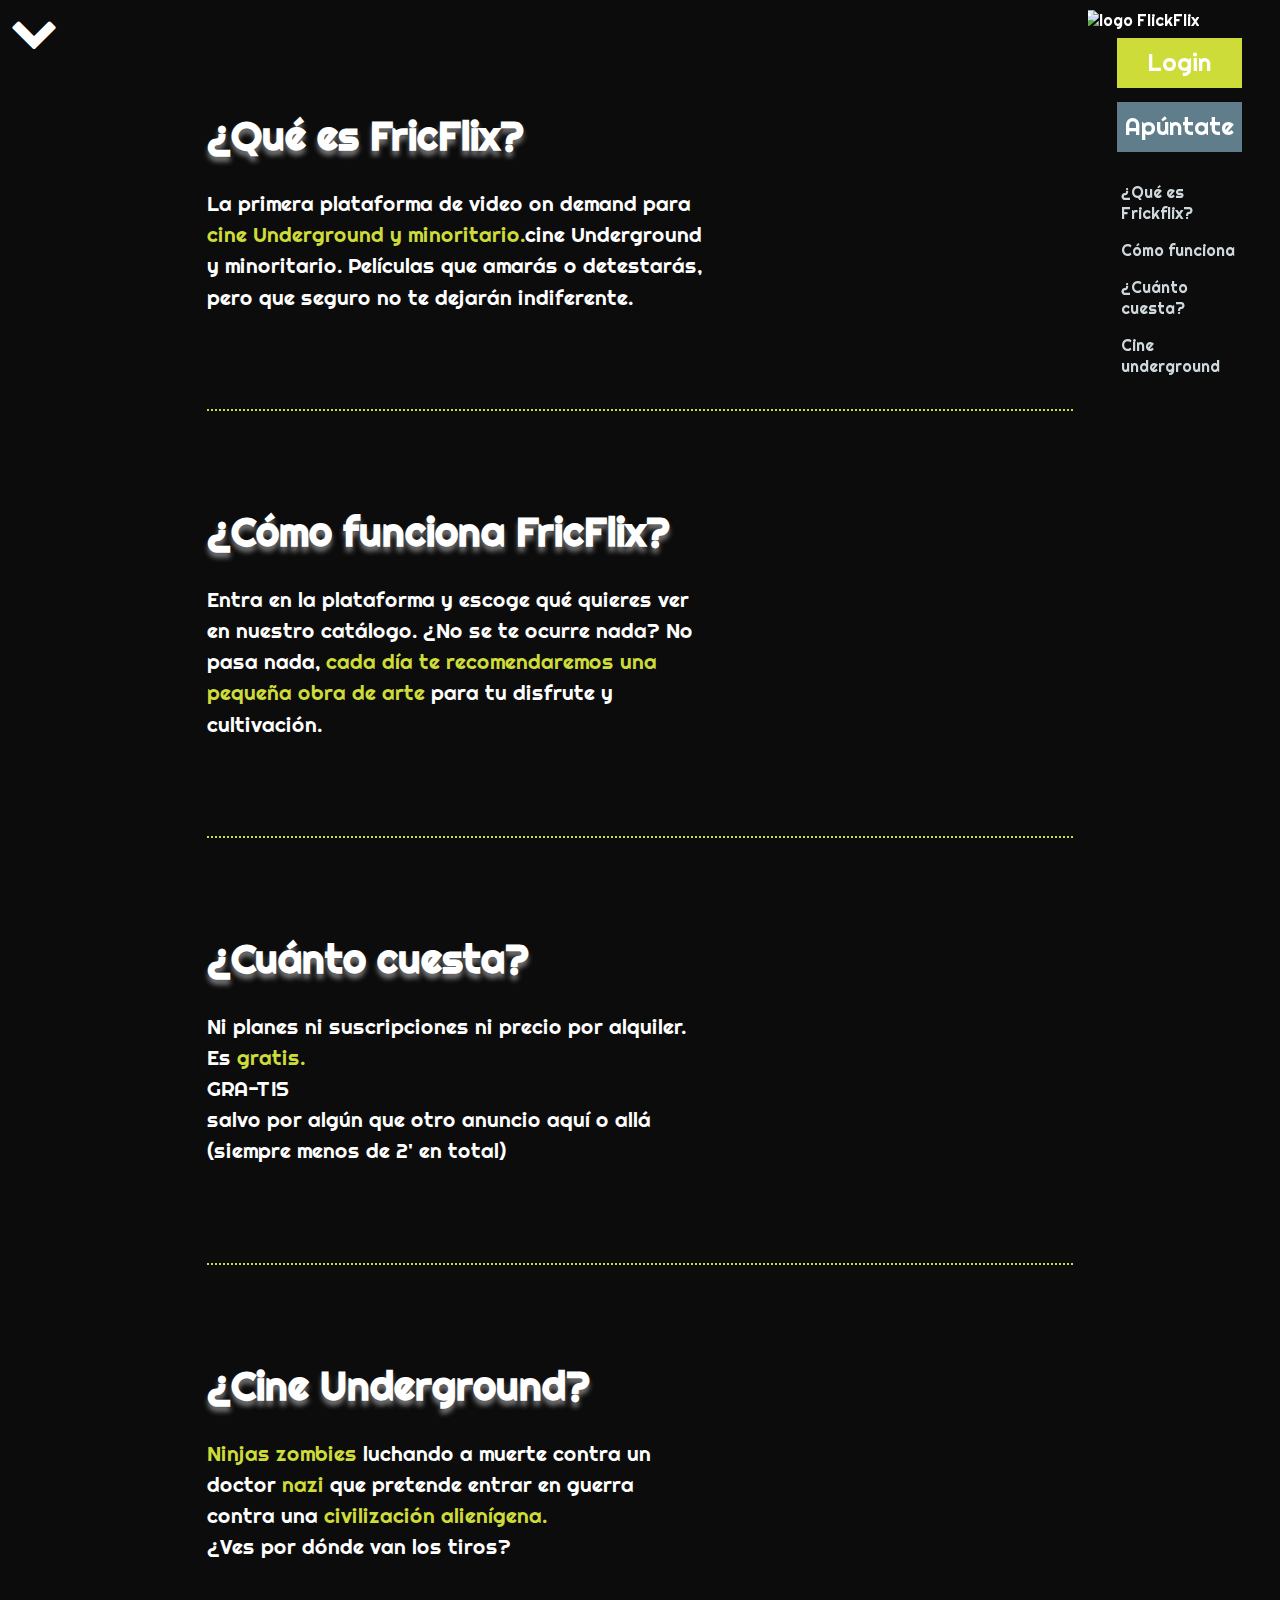
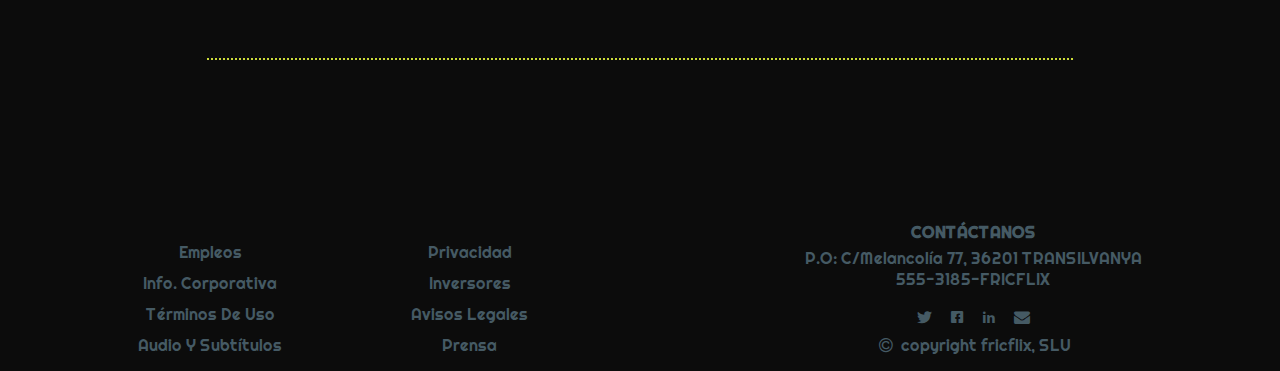
==== commit 2af7e43a: "responsive index 100%" ====
--- a/index.html
+++ b/index.html
@@ -122,7 +122,7 @@
 		<div class="contact">
 			<div class="contact-data">
 				<H1>CONTÁCTANOS</H1>
-				<P>P.O: C/Melancolía 77, 36201 TRANSILVANYA</P>
+				<P class= "adress">P.O: C/Melancolía 77, 36201 TRANSILVANYA</P>
 				<p href="tel:555318537489549"> 555-3185-FRICFLIX</p>
 			</div>
 			<div class="social">
--- a/styles/index.css
+++ b/styles/index.css
@@ -1,5 +1,5 @@
 main {
-	min-width: 360px;
+	min-width: 320px;
 	text-outline: 0;
 	margin: 0;
 	padding: 0;
@@ -179,4 +179,25 @@
 	.icon-down-open {
 	visibility: hidden; /*porque en móviles no hay hover*/
 	}
+}
+@media all and (max-width: 320px) {
+
+	.section-text h1 {
+		font-size: 1.5rem;
+		line-height: 2rem;
+		padding-right: 35px;
+	}
+	
+	.section-text p {
+		text-align: left;
+		font-size: 0.9rem;
+		line-height: 1.5;
+		padding-right: 55px;
+	}
+	.flex-container .section-pic {
+		max-width: 50vw;
+	}
+	.icon-down-open {
+	visibility: hidden; /*porque en móviles no hay hover*/
+	}
 }--- a/styles/footer.css
+++ b/styles/footer.css
@@ -8,7 +8,9 @@
     align-items: flex-end;
     color: #455A64;
     padding-bottom: 10px;
-    min-width: 360px;
+    min-width: 100vw;
+    overflow-x: hidden;
+    overflow-y: hidden;
 }
 
 .footer .contact {
@@ -118,30 +120,25 @@
     padding: 5px;
     text-align: left;
 }
-
-@media all and (max-width:450px){
- 
     .footer {
     flex-direction: column;
     align-items: center;
     }
+}
+
+@media all and (max-width:450px){
     
     .footer .links {
         align-self: space-between;
         align-content: center;
         min-width: 300px;
     }
+}
+@media all and (max-width:350px){
+    .footer .links li {
+    font-size: 0.75rem;
     }
-
-    .footer .social {
-        display: flex;
-
+    .adress {
+        font-size: 0.75rem;
     }
-
-    .footer {
-    flex-direction: column;
-    justify-content: center;
-
-    }
-
-}+ }--- a/styles/navbar_index.css
+++ b/styles/navbar_index.css
@@ -10,7 +10,7 @@
     overflow-x: hidden;
     overflow-y: hidden; 
     padding-top: 0px;
-    padding-right: 20px;
+    padding-right: 10px;
   }
   
   .sidenav-container {
@@ -19,7 +19,8 @@
       flex-wrap: nowrap;
       align-items: center;
       padding: 10px;
-  }
+}
+
   .logo {
       width: 15vw;
       flex-shrink: 0;
@@ -88,7 +89,7 @@
 	
 	.sidenav {
 		min-width: 120px;
-		top: -20px;	
+		top: 0px;	
 	  	right: -10px;
 	  }
 
@@ -119,8 +120,7 @@
 }
 
 @media all and (max-width: 480px) {
-	.sidenav {
-		top: -20px;
+	.sidenav {	
 		right: -20px;
     }
     .logo {
